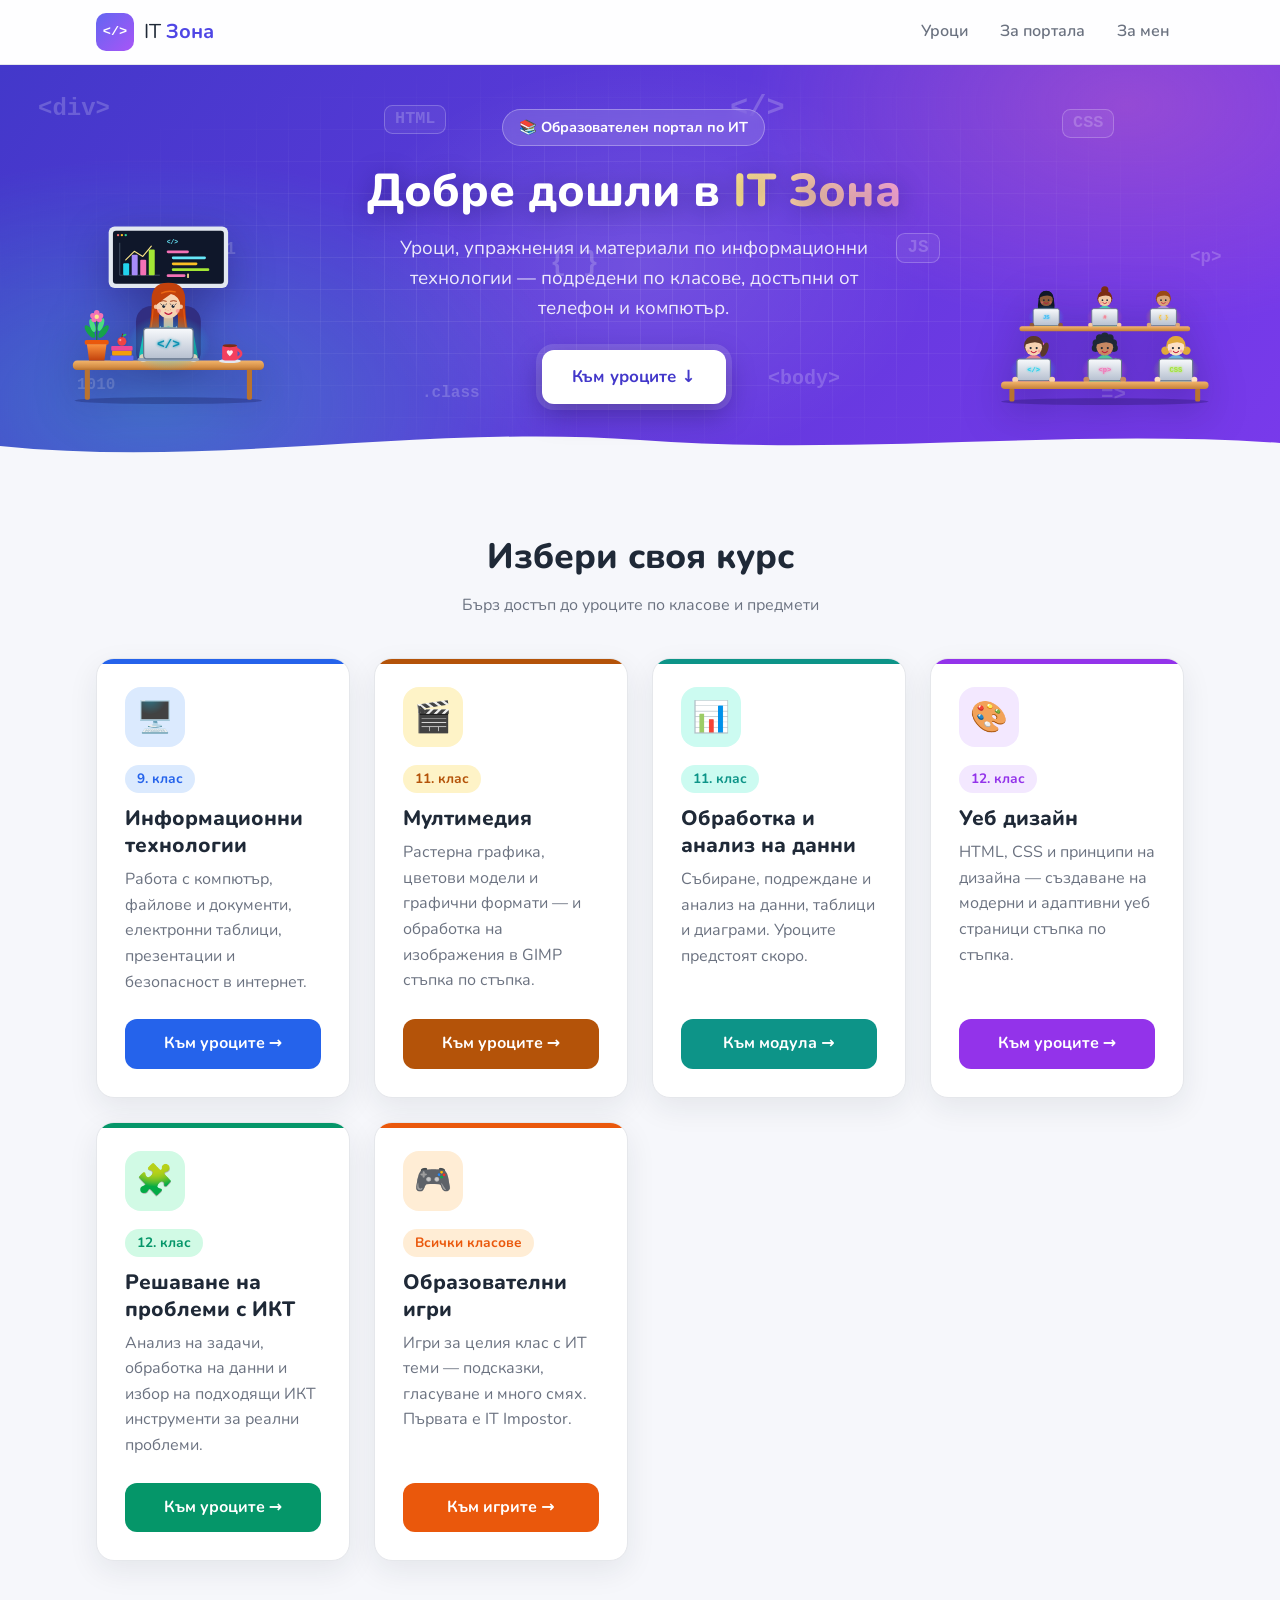
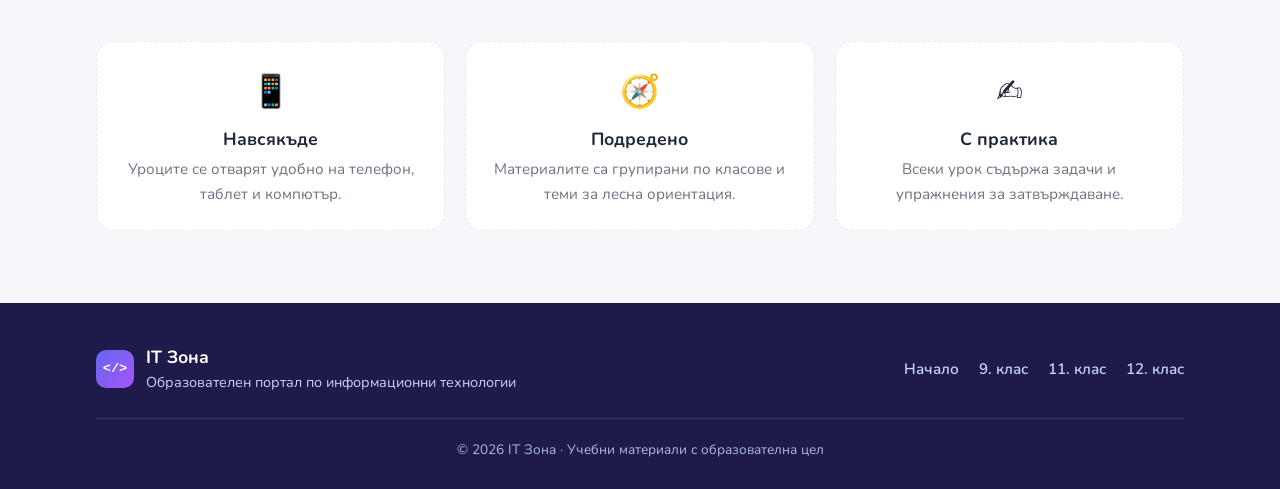
==== index.html @ 6054b637 "За мен: плаващи елементи на тема училище; футър само с Начало и класовете Co-Authored-By: Claude Opu" ====
<!DOCTYPE html>
<html lang="bg">
<head>
  <meta charset="UTF-8">
  <meta name="viewport" content="width=device-width, initial-scale=1.0">
  <title>IT Зона — Образователен портал по ИТ</title>
  <meta name="description" content="IT Зона — уроци по информационни технологии за 9., 11. и 12. клас: мултимедия, обработка на данни, уеб дизайн и решаване на проблеми с ИКТ.">
  <meta name="theme-color" content="#4f46e5">
  <link rel="icon" href="data:image/svg+xml,<svg xmlns='http://www.w3.org/2000/svg' viewBox='0 0 100 100'><text y='.9em' font-size='90'>💻</text></svg>">
  <link rel="preconnect" href="https://fonts.googleapis.com">
  <link rel="preconnect" href="https://fonts.gstatic.com" crossorigin>
  <link href="https://fonts.googleapis.com/css2?family=Nunito:wght@400;600;700;800&display=swap" rel="stylesheet">
  <link rel="stylesheet" href="style.css?v=20261126c">
</head>
<body>

  <header class="site-header">
    <div class="container header-inner">
      <a href="./" class="logo" aria-label="IT Зона — начало">
        <span class="logo-mark" aria-hidden="true">&lt;/&gt;</span>
        <span class="logo-text">IT <strong>Зона</strong></span>
      </a>
      <nav class="main-nav" aria-label="Основна навигация">
        <a href="#uroci">Уроци</a>
        <a href="#za-portala">За портала</a>
        <a href="za-men.html">За мен</a>
      </nav>
    </div>
  </header>

  <main>
    <section class="hero">
      <!-- Плаващи HTML/CSS/JS тагове на заден план -->
      <div class="hero-bg" aria-hidden="true">
        <span class="tag" style="--x:3%;--y:8%;--s:1.5rem;--t:9s;--d:-0.0s;--r:-8deg">&lt;div&gt;</span>
        <span class="tag tag--chip" style="--x:30%;--y:10%;--s:1.05rem;--t:11s;--d:-1.7s;--r:6deg">HTML</span>
        <span class="tag" style="--x:57%;--y:7%;--s:1.9rem;--t:13s;--d:-3.4s;--r:4deg">&lt;/&gt;</span>
        <span class="tag tag--chip" style="--x:83%;--y:11%;--s:1.05rem;--t:10s;--d:-5.1s;--r:-6deg">CSS</span>
        <span class="tag" style="--x:15%;--y:44%;--s:1.15rem;--t:12s;--d:-6.8s;--r:7deg">0101</span>
        <span class="tag" style="--x:43%;--y:46%;--s:1.7rem;--t:9.5s;--d:-8.5s;--r:-5deg">{ }</span>
        <span class="tag tag--chip" style="--x:70%;--y:42%;--s:1.1rem;--t:14s;--d:-0.2s;--r:5deg">JS</span>
        <span class="tag" style="--x:93%;--y:46%;--s:1.1rem;--t:12.5s;--d:-1.9s;--r:-7deg">&lt;p&gt;</span>
        <span class="tag" style="--x:6%;--y:78%;--s:1rem;--t:15s;--d:-3.6s;--r:10deg">1010</span>
        <span class="tag" style="--x:33%;--y:80%;--s:1rem;--t:11.5s;--d:-5.3s;--r:3deg">.class</span>
        <span class="tag" style="--x:60%;--y:76%;--s:1.25rem;--t:10.5s;--d:-7.0s;--r:-4deg">&lt;body&gt;</span>
        <span class="tag" style="--x:86%;--y:80%;--s:1.3rem;--t:16s;--d:-8.7s;--r:-10deg">=&gt;</span>
      </div>

      <div class="container hero-inner">
        <!-- Учителка на бюро с лаптоп -->
        <div class="hero-art hero-art--teacher" role="img" aria-label="Учителка пише код на лаптоп пред смарт дъска, с чаша кафе и саксийно цвете">
          <svg viewBox="0 -40 240 212" xmlns="http://www.w3.org/2000/svg" aria-hidden="true" focusable="false">
            <defs>
              <linearGradient id="tBlouse" x1="0" y1="0" x2="1" y2="1"><stop offset="0" stop-color="#2dd4bf"/><stop offset="1" stop-color="#0f766e"/></linearGradient>
              <linearGradient id="tLid" x1="0" y1="0" x2="0" y2="1"><stop offset="0" stop-color="#f8fafc"/><stop offset="1" stop-color="#b6c0d0"/></linearGradient>
              <linearGradient id="tDesk" x1="0" y1="0" x2="0" y2="1"><stop offset="0" stop-color="#f3b56b"/><stop offset=".7" stop-color="#d48d44"/><stop offset="1" stop-color="#b9732f"/></linearGradient>
              <linearGradient id="tPot" x1="0" y1="0" x2="0" y2="1"><stop offset="0" stop-color="#fb923c"/><stop offset="1" stop-color="#c2410c"/></linearGradient>
              <radialGradient id="tGlow"><stop offset="0" stop-color="#67e8f9" stop-opacity=".85"/><stop offset=".55" stop-color="#22d3ee" stop-opacity=".3"/><stop offset="1" stop-color="#22d3ee" stop-opacity="0"/></radialGradient>
              <filter id="tNeon" x="-50%" y="-50%" width="200%" height="200%"><feGaussianBlur stdDeviation="1.6" result="b"/><feMerge><feMergeNode in="b"/><feMergeNode in="SourceGraphic"/></feMerge></filter>
            </defs>

            <ellipse cx="120" cy="167" rx="110" ry="4" fill="#0f0a3c" opacity=".25"/>
            <rect x="22" y="128" width="6" height="38" rx="2" fill="#b9732f"/>
            <rect x="212" y="128" width="6" height="38" rx="2" fill="#b9732f"/>

            <!-- смарт дъска на стената -->
            <rect x="50" y="-37" width="140" height="72" rx="7" fill="#e2e8f0"/>
            <rect x="55" y="-32" width="130" height="62" rx="3.5" fill="#0f172a"/>
            <rect class="t-board-glow" opacity="0" x="55" y="-32" width="130" height="62" rx="3.5" fill="#22d3ee"/>
            <circle cx="61" cy="-27" r="1.4" fill="#f87171"/><circle cx="65.5" cy="-27" r="1.4" fill="#fbbf24"/><circle cx="70" cy="-27" r="1.4" fill="#34d399"/>
            <line x1="63" y1="20" x2="110" y2="20" stroke="#475569" stroke-width="1"/>
            <line x1="63" y1="-18" x2="63" y2="20" stroke="#475569" stroke-width="1"/>
            <rect class="t-bar" style="--d:0s" x="67" y="6" width="7" height="14" rx="1.2" fill="#22d3ee"/>
            <rect class="t-bar" style="--d:.4s" x="77" y="-4" width="7" height="24" rx="1.2" fill="#a78bfa"/>
            <rect class="t-bar" style="--d:.8s" x="87" y="2" width="7" height="18" rx="1.2" fill="#f472b6"/>
            <rect class="t-bar" style="--d:1.2s" x="97" y="-10" width="7" height="30" rx="1.2" fill="#a3e635"/>
            <polyline class="t-line" points="70,2 80,-8 90,-2 100,-14" fill="none" stroke="#fde68a" stroke-width="1.3" stroke-linecap="round" stroke-linejoin="round"/>
            <text x="118" y="-17" font-size="7.5" font-family="ui-monospace,Consolas,monospace" font-weight="800" fill="#67e8f9">&lt;/&gt;</text>
            <rect x="118" y="-9" width="26" height="3.2" rx="1.6" fill="#f472b6"/>
            <rect x="124" y="-2" width="40" height="3.2" rx="1.6" fill="#67e8f9"/>
            <rect x="124" y="5" width="30" height="3.2" rx="1.6" fill="#fbbf24"/>
            <rect x="124" y="12" width="44" height="3.2" rx="1.6" fill="#a3e635"/>
            <rect x="118" y="19" width="22" height="3.2" rx="1.6" fill="#f472b6"/>
            <rect class="t-cursor" x="142" y="18.2" width="2" height="5" fill="#fde68a"/>

            <!-- стол -->
            <rect x="82" y="56" width="76" height="72" rx="18" fill="#312e81"/>
            <!-- тяло -->
            <rect x="114.5" y="68" width="11" height="16" rx="3" fill="#eab896"/>
            <path d="M86 128 Q88 84 120 80 Q152 84 154 128Z" fill="url(#tBlouse)"/>
            <path d="M112 81 L120 93 L128 81Z" fill="#f2c29e"/>
            <path d="M110 80.5 L120 94 L130 80.5" stroke="#fff" stroke-width="2" fill="none" stroke-linejoin="round" opacity=".9"/>
            <circle cx="120" cy="97" r="1.9" fill="#fde68a"/>

            <!-- глава -->
            <g class="t-head">
              <!-- дълга пусната червена коса -->
              <path d="M120 29 Q98 29 100.5 54 Q100 78 93 99 Q103 104 111.5 97 Q108 82 109 66 L131 66 Q132 82 128.5 97 Q137 104 147 99 Q140 78 139.5 54 Q142 29 120 29Z" fill="#c2410c"/>
              <path class="t-lock" d="M102 60 Q101 82 95.5 97" stroke="#ea580c" stroke-width="1.4" fill="none" stroke-linecap="round"/>
              <path class="t-lock t-lock2" d="M138 60 Q139 82 144.5 97" stroke="#ea580c" stroke-width="1.4" fill="none" stroke-linecap="round"/>
              <circle cx="105.6" cy="57" r="2.7" fill="#f2c29e"/>
              <circle cx="134.4" cy="57" r="2.7" fill="#f2c29e"/>
              <ellipse cx="120" cy="55" rx="14" ry="15.5" fill="#f7d3b2"/>
              <path d="M105.5 55 Q103 35 121 35 Q138 36 134.5 55 Q132 44 123 42 Q114 48 105.5 55Z" fill="#c2410c"/>
              <path d="M112 41 Q119 37.5 128 39.5" stroke="#f97316" stroke-width="1.6" fill="none" stroke-linecap="round" opacity=".8"/>
              <path d="M110.5 50.5 Q114 49 117.5 50.5 M122.5 50.5 Q126 49 129.5 50.5" stroke="#9a3412" stroke-width="1.1" fill="none" stroke-linecap="round"/>
              <g class="t-eyes">
                <ellipse cx="114.5" cy="56.3" rx="1.7" ry="2.1" fill="#1f2937"/>
                <ellipse cx="125.5" cy="56.3" rx="1.7" ry="2.1" fill="#1f2937"/>
                <circle cx="115.1" cy="55.6" r=".6" fill="#fff"/>
                <circle cx="126.1" cy="55.6" r=".6" fill="#fff"/>
                <path d="M112.2 54.6 L111 53.6 M116.8 54.6 L118 53.6 M123.2 54.6 L122 53.6 M127.8 54.6 L129 53.6" stroke="#1f2937" stroke-width=".8" stroke-linecap="round"/>
              </g>
              <circle cx="109" cy="62" r="2.4" fill="#fb7185" opacity=".5"/>
              <circle cx="131" cy="62" r="2.4" fill="#fb7185" opacity=".5"/>
              <circle cx="117" cy="60.5" r=".5" fill="#c2410c" opacity=".5"/><circle cx="119.6" cy="61.2" r=".5" fill="#c2410c" opacity=".5"/><circle cx="122.6" cy="60.5" r=".5" fill="#c2410c" opacity=".5"/>
              <path d="M116 64 Q120 67.8 124 64" stroke="#be123c" stroke-width="1.4" fill="none" stroke-linecap="round"/>
            </g>

            <!-- бюро -->
            <rect x="8" y="120" width="224" height="11" rx="5" fill="url(#tDesk)"/>

            <!-- ръце -->
            <g class="t-arm t-arm-l">
              <line x1="95" y1="89" x2="90" y2="115" stroke="#14b8a6" stroke-width="9" stroke-linecap="round"/>
              <circle cx="90.5" cy="117" r="4.6" fill="#f7d3b2"/>
            </g>
            <g class="t-arm t-arm-r">
              <line x1="145" y1="89" x2="150" y2="115" stroke="#0f9488" stroke-width="9" stroke-linecap="round"/>
              <circle cx="149.5" cy="117" r="4.6" fill="#f7d3b2"/>
            </g>

            <!-- сияние и лаптоп -->
            <ellipse class="t-glow" cx="120" cy="100" rx="50" ry="34" fill="url(#tGlow)"/>
            <rect x="84" y="117" width="72" height="3.5" rx="1.7" fill="#94a3b8"/>
            <rect x="91" y="82" width="58" height="36" rx="4" fill="url(#tLid)" stroke="#64748b" stroke-width="1.4"/>
            <text class="t-logo" x="120" y="105.5" font-size="15" font-family="ui-monospace,Consolas,monospace" font-weight="800" fill="#0891b2" text-anchor="middle" filter="url(#tNeon)">&lt;/&gt;</text>

            <!-- код, който „излита“ от лаптопа -->
            <g font-family="ui-monospace,Consolas,monospace" font-weight="800" font-size="7.5" fill="#a5f3fc">
              <text class="t-code" style="--dx:-10px;--d:0s" x="84" y="84">&lt;p&gt;</text>
              <text class="t-code" style="--dx:10px;--d:1.2s" x="150" y="84">{ }</text>
              <text class="t-code" style="--dx:-6px;--d:2.4s" x="80" y="92">;</text>
              <text class="t-code" style="--dx:8px;--d:3s" x="156" y="94">&lt;/&gt;</text>
            </g>

            <!-- книги и ябълка -->
            <rect x="52" y="114" width="27" height="6" rx="1.2" fill="#6366f1"/>
            <rect x="54" y="108.5" width="23" height="5.5" rx="1.2" fill="#f59e0b"/>
            <rect x="53" y="103" width="25" height="5.5" rx="1.2" fill="#ec4899"/>
            <circle cx="65.5" cy="97.5" r="5.2" fill="#ef4444"/>
            <path d="M65.5 92.5 L66.3 89" stroke="#7c2d12" stroke-width="1.2" stroke-linecap="round"/>
            <ellipse cx="68.6" cy="90.2" rx="2.4" ry="1.2" fill="#22c55e" transform="rotate(-25 68.6 90.2)"/>
            <circle cx="63.6" cy="96" r="1.3" fill="#fff" opacity=".5"/>

            <!-- саксийно цвете -->
            <g class="t-plant">
              <line x1="36" y1="98" x2="36" y2="70" stroke="#15803d" stroke-width="1.6"/>
              <ellipse cx="28" cy="86" rx="3.6" ry="9" fill="#16a34a" transform="rotate(-38 28 86)"/>
              <ellipse cx="44" cy="86" rx="3.6" ry="9" fill="#16a34a" transform="rotate(38 44 86)"/>
              <ellipse cx="31" cy="79" rx="3" ry="8" fill="#4ade80" transform="rotate(-18 31 79)"/>
              <ellipse cx="41" cy="78" rx="3" ry="8" fill="#4ade80" transform="rotate(20 41 78)"/>
              <g fill="#f472b6"><circle cx="36" cy="64" r="3.2"/><circle cx="31.5" cy="67.5" r="3.2"/><circle cx="40.5" cy="67.5" r="3.2"/><circle cx="33" cy="72" r="3.2"/><circle cx="39" cy="72" r="3.2"/></g>
              <circle cx="36" cy="68.6" r="2.6" fill="#fde68a"/>
            </g>
            <rect x="22" y="96" width="28" height="5.5" rx="2" fill="#ea580c"/>
            <path d="M24.5 101 L47.5 101 L45 120 L27 120Z" fill="url(#tPot)"/>

            <!-- кафе -->
            <ellipse cx="192" cy="120.5" rx="13" ry="2.4" fill="#e2e8f0"/>
            <path d="M201 107 Q209.5 112 201 117" stroke="#f43f5e" stroke-width="3" fill="none" stroke-linecap="round"/>
            <rect x="183" y="102" width="18" height="18" rx="3.5" fill="#f43f5e"/>
            <ellipse cx="192" cy="102.6" rx="8.4" ry="1.8" fill="#7c2d12"/>
            <path d="M192 115 Q186.5 110.5 189.3 108.4 Q191.2 107.3 192 109.2 Q192.8 107.3 194.7 108.4 Q197.5 110.5 192 115Z" fill="#fff" opacity=".9"/>
            <g stroke="#fff" stroke-width="1.6" fill="none" stroke-linecap="round">
              <path class="t-steam" d="M187.5 98 Q185 93.5 187.5 89"/>
              <path class="t-steam" style="--d:.7s" d="M192 98 Q194.5 93 192 87.5"/>
              <path class="t-steam" style="--d:1.4s" d="M196.5 98 Q194 93.5 196.5 89"/>
            </g>
          </svg>
        </div>

        <div class="hero-text">
          <p class="hero-badge">📚 Образователен портал по ИТ</p>
          <h1>Добре дошли в <span class="accent">IT Зона</span></h1>
          <p class="hero-lead">
            Уроци, упражнения и материали по информационни технологии —
            подредени по класове, достъпни от телефон и компютър.
          </p>
          <a href="#uroci" class="btn btn-hero btn-lg">Към уроците <span class="btn-arrow" aria-hidden="true">↓</span></a>
        </div>

        <!-- Ученици на два реда чинове -->
        <div class="hero-art hero-art--class" role="img" aria-label="Ученици на два реда чинове пишат на лаптопи">
          <svg viewBox="0 0 260 178" xmlns="http://www.w3.org/2000/svg" aria-hidden="true" focusable="false">
          <defs>
          <linearGradient id="sLid" x1="0" y1="0" x2="0" y2="1"><stop offset="0" stop-color="#f8fafc"/><stop offset="1" stop-color="#b6c0d0"/></linearGradient>
          <linearGradient id="sDesk" x1="0" y1="0" x2="0" y2="1"><stop offset="0" stop-color="#f3b56b"/><stop offset="1" stop-color="#c47f38"/></linearGradient>
          <filter id="sNeon" x="-50%" y="-50%" width="200%" height="200%"><feGaussianBlur stdDeviation="1.4" result="b"/><feMerge><feMergeNode in="b"/><feMergeNode in="SourceGraphic"/></feMerge></filter>
          <radialGradient id="sG0"><stop offset="0" stop-color="#38bdf8" stop-opacity=".75"/><stop offset="1" stop-color="#38bdf8" stop-opacity="0"/></radialGradient>
          <radialGradient id="sG1"><stop offset="0" stop-color="#fb7185" stop-opacity=".75"/><stop offset="1" stop-color="#fb7185" stop-opacity="0"/></radialGradient>
          <radialGradient id="sG2"><stop offset="0" stop-color="#fbbf24" stop-opacity=".75"/><stop offset="1" stop-color="#fbbf24" stop-opacity="0"/></radialGradient>
          <radialGradient id="sG3"><stop offset="0" stop-color="#22d3ee" stop-opacity=".75"/><stop offset="1" stop-color="#22d3ee" stop-opacity="0"/></radialGradient>
          <radialGradient id="sG4"><stop offset="0" stop-color="#f472b6" stop-opacity=".75"/><stop offset="1" stop-color="#f472b6" stop-opacity="0"/></radialGradient>
          <radialGradient id="sG5"><stop offset="0" stop-color="#a3e635" stop-opacity=".75"/><stop offset="1" stop-color="#a3e635" stop-opacity="0"/></radialGradient>
          </defs>
          <ellipse cx="130" cy="174" rx="124" ry="4" fill="#0f0a3c" opacity=".25"/>
          <g transform="translate(60,84) scale(0.78)"><g class="st" style="--d:1.1s"><path d="M-19 2 Q-17 -30 0 -32 Q17 -30 19 2Z" fill="#fbbf24"/><g class="s-head"><path d="M-11.5 -43 Q-15 -20 -9 -15 L9 -15 Q15 -20 11.5 -43Z" fill="#111827"/><circle cx="0" cy="-43" r="11.5" fill="#111827"/><circle cx="0" cy="-41" r="10" fill="#8d5a3b"/><path d="M-10.5 -44 Q-8 -55 0 -54 Q9 -55 10.5 -44 Q3 -50 -10.5 -44Z" fill="#111827"/><g class="s-eyes"><circle cx="-3.6" cy="-40" r="1.3" fill="#1f2937"/><circle cx="3.6" cy="-40" r="1.3" fill="#1f2937"/></g><circle cx="-6.5" cy="-36.5" r="1.8" fill="#fb7185" opacity=".45"/><circle cx="6.5" cy="-36.5" r="1.8" fill="#fb7185" opacity=".45"/><path d="M-3 -36 Q0 -32.8 3 -36" stroke="#be123c" stroke-width="1.2" fill="none" stroke-linecap="round"/></g><ellipse class="s-halo" cx="0" cy="-14" rx="28" ry="19" fill="url(#sG0)"/><rect x="-20" y="-27" width="40" height="26" rx="3" fill="url(#sLid)" stroke="#64748b" stroke-width="1.3"/><text class="s-logo" x="0" y="-11" font-size="8.5" font-family="ui-monospace,Consolas,monospace" font-weight="800" fill="#38bdf8" text-anchor="middle" filter="url(#sNeon)">JS</text><circle class="s-hand" cx="-22" cy="-2" r="3.6" fill="#8d5a3b"/><circle class="s-hand s-hand2" cx="22" cy="-2" r="3.6" fill="#8d5a3b"/></g></g>
          <g transform="translate(130,84) scale(0.78)"><g class="st" style="--d:0.4s"><path d="M-19 2 Q-17 -30 0 -32 Q17 -30 19 2Z" fill="#2dd4bf"/><g class="s-head"><circle cx="0" cy="-56" r="5.5" fill="#7c2d12"/><circle cx="0" cy="-43" r="11.5" fill="#7c2d12"/><circle cx="0" cy="-41" r="10" fill="#f2c9a5"/><path d="M-10.5 -44 Q-8 -55 0 -54 Q9 -55 10.5 -44 Q3 -50 -10.5 -44Z" fill="#7c2d12"/><g class="s-eyes"><circle cx="-3.6" cy="-40" r="1.3" fill="#1f2937"/><circle cx="3.6" cy="-40" r="1.3" fill="#1f2937"/></g><circle cx="-6.5" cy="-36.5" r="1.8" fill="#fb7185" opacity=".45"/><circle cx="6.5" cy="-36.5" r="1.8" fill="#fb7185" opacity=".45"/><path d="M-3 -36 Q0 -32.8 3 -36" stroke="#be123c" stroke-width="1.2" fill="none" stroke-linecap="round"/></g><ellipse class="s-halo" cx="0" cy="-14" rx="28" ry="19" fill="url(#sG1)"/><rect x="-20" y="-27" width="40" height="26" rx="3" fill="url(#sLid)" stroke="#64748b" stroke-width="1.3"/><text class="s-logo" x="0" y="-11" font-size="8.5" font-family="ui-monospace,Consolas,monospace" font-weight="800" fill="#fb7185" text-anchor="middle" filter="url(#sNeon)">#</text><circle class="s-hand" cx="-22" cy="-2" r="3.6" fill="#f2c9a5"/><circle class="s-hand s-hand2" cx="22" cy="-2" r="3.6" fill="#f2c9a5"/></g></g>
          <g transform="translate(200,84) scale(0.78)"><g class="st" style="--d:1.6s"><path d="M-19 2 Q-17 -30 0 -32 Q17 -30 19 2Z" fill="#a78bfa"/><g class="s-head"><circle cx="0" cy="-43" r="11.5" fill="#9a4a14"/><circle cx="0" cy="-41" r="10" fill="#d9a679"/><path d="M-10.5 -44 Q-8 -55 0 -54 Q9 -55 10.5 -44 Q3 -50 -10.5 -44Z" fill="#9a4a14"/><g class="s-eyes"><circle cx="-3.6" cy="-40" r="1.3" fill="#1f2937"/><circle cx="3.6" cy="-40" r="1.3" fill="#1f2937"/></g><circle cx="-6.5" cy="-36.5" r="1.8" fill="#fb7185" opacity=".45"/><circle cx="6.5" cy="-36.5" r="1.8" fill="#fb7185" opacity=".45"/><path d="M-3 -36 Q0 -32.8 3 -36" stroke="#be123c" stroke-width="1.2" fill="none" stroke-linecap="round"/></g><ellipse class="s-halo" cx="0" cy="-14" rx="28" ry="19" fill="url(#sG2)"/><rect x="-20" y="-27" width="40" height="26" rx="3" fill="url(#sLid)" stroke="#64748b" stroke-width="1.3"/><text class="s-logo" x="0" y="-11" font-size="8.5" font-family="ui-monospace,Consolas,monospace" font-weight="800" fill="#fbbf24" text-anchor="middle" filter="url(#sNeon)">{ }</text><circle class="s-hand" cx="-22" cy="-2" r="3.6" fill="#d9a679"/><circle class="s-hand s-hand2" cx="22" cy="-2" r="3.6" fill="#d9a679"/></g></g>
          <rect x="28" y="84" width="204" height="6" rx="3" fill="url(#sDesk)"/>
          <rect x="16" y="158" width="6" height="16" rx="2" fill="#b9732f"/><rect x="238" y="158" width="6" height="16" rx="2" fill="#b9732f"/>
          <g transform="translate(45,150) scale(1)"><g class="st" style="--d:0s"><path d="M-19 2 Q-17 -30 0 -32 Q17 -30 19 2Z" fill="#fb7185"/><g class="s-head"><ellipse cx="13" cy="-38" rx="4" ry="9" fill="#5b3a29" transform="rotate(22 13 -38)"/><circle cx="10.5" cy="-45" r="2" fill="#f472b6"/><circle cx="0" cy="-43" r="11.5" fill="#5b3a29"/><circle cx="0" cy="-41" r="10" fill="#f7d3b2"/><path d="M-10.5 -44 Q-8 -55 0 -54 Q9 -55 10.5 -44 Q3 -50 -10.5 -44Z" fill="#5b3a29"/><g class="s-eyes"><circle cx="-3.6" cy="-40" r="1.3" fill="#1f2937"/><circle cx="3.6" cy="-40" r="1.3" fill="#1f2937"/></g><circle cx="-6.5" cy="-36.5" r="1.8" fill="#fb7185" opacity=".45"/><circle cx="6.5" cy="-36.5" r="1.8" fill="#fb7185" opacity=".45"/><path d="M-3 -36 Q0 -32.8 3 -36" stroke="#be123c" stroke-width="1.2" fill="none" stroke-linecap="round"/></g><ellipse class="s-halo" cx="0" cy="-14" rx="28" ry="19" fill="url(#sG3)"/><rect x="-20" y="-27" width="40" height="26" rx="3" fill="url(#sLid)" stroke="#64748b" stroke-width="1.3"/><text class="s-logo" x="0" y="-11" font-size="8.5" font-family="ui-monospace,Consolas,monospace" font-weight="800" fill="#22d3ee" text-anchor="middle" filter="url(#sNeon)">&lt;/&gt;</text><circle class="s-hand" cx="-22" cy="-2" r="3.6" fill="#f7d3b2"/><circle class="s-hand s-hand2" cx="22" cy="-2" r="3.6" fill="#f7d3b2"/></g></g>
          <g transform="translate(130,150) scale(1)"><g class="st" style="--d:0.7s"><path d="M-19 2 Q-17 -30 0 -32 Q17 -30 19 2Z" fill="#34d399"/><g transform="translate(13,-26)"><g class="s-raise"><line x1="0" y1="0" x2="9" y2="-34" stroke="#34d399" stroke-width="6.5" stroke-linecap="round"/><circle cx="9.5" cy="-37" r="4" fill="#c68863"/></g></g><g class="s-head"><circle cx="-10" cy="-46" r="4.6" fill="#1f2937"/><circle cx="-6" cy="-52" r="4.6" fill="#1f2937"/><circle cx="0" cy="-54" r="4.6" fill="#1f2937"/><circle cx="6" cy="-52" r="4.6" fill="#1f2937"/><circle cx="10" cy="-46" r="4.6" fill="#1f2937"/><circle cx="-11" cy="-40" r="4.6" fill="#1f2937"/><circle cx="11" cy="-40" r="4.6" fill="#1f2937"/><circle cx="0" cy="-43" r="11.5" fill="#1f2937"/><circle cx="0" cy="-41" r="10" fill="#c68863"/><path d="M-10.5 -44 Q-8 -55 0 -54 Q9 -55 10.5 -44 Q3 -50 -10.5 -44Z" fill="#1f2937"/><g class="s-eyes"><circle cx="-3.6" cy="-40" r="1.3" fill="#1f2937"/><circle cx="3.6" cy="-40" r="1.3" fill="#1f2937"/></g><circle cx="-6.5" cy="-36.5" r="1.8" fill="#fb7185" opacity=".45"/><circle cx="6.5" cy="-36.5" r="1.8" fill="#fb7185" opacity=".45"/><path d="M-3 -36 Q0 -32.8 3 -36" stroke="#be123c" stroke-width="1.2" fill="none" stroke-linecap="round"/></g><ellipse class="s-halo" cx="0" cy="-14" rx="28" ry="19" fill="url(#sG4)"/><rect x="-20" y="-27" width="40" height="26" rx="3" fill="url(#sLid)" stroke="#64748b" stroke-width="1.3"/><text class="s-logo" x="0" y="-11" font-size="8.5" font-family="ui-monospace,Consolas,monospace" font-weight="800" fill="#f472b6" text-anchor="middle" filter="url(#sNeon)">&lt;p&gt;</text><circle class="s-hand" cx="-22" cy="-2" r="3.6" fill="#c68863"/><circle class="s-hand s-hand2" cx="22" cy="-2" r="3.6" fill="#c68863"/></g></g>
          <g transform="translate(215,150) scale(1)"><g class="st" style="--d:1.3s"><path d="M-19 2 Q-17 -30 0 -32 Q17 -30 19 2Z" fill="#60a5fa"/><g class="s-head"><circle cx="-12.5" cy="-37" r="5" fill="#e0a93b"/><circle cx="12.5" cy="-37" r="5" fill="#e0a93b"/><circle cx="-10" cy="-41" r="1.6" fill="#a78bfa"/><circle cx="10" cy="-41" r="1.6" fill="#a78bfa"/><circle cx="0" cy="-43" r="11.5" fill="#e0a93b"/><circle cx="0" cy="-41" r="10" fill="#fde0c5"/><path d="M-10.5 -44 Q-8 -55 0 -54 Q9 -55 10.5 -44 Q3 -50 -10.5 -44Z" fill="#e0a93b"/><g class="s-eyes"><circle cx="-3.6" cy="-40" r="1.3" fill="#1f2937"/><circle cx="3.6" cy="-40" r="1.3" fill="#1f2937"/></g><circle cx="-6.5" cy="-36.5" r="1.8" fill="#fb7185" opacity=".45"/><circle cx="6.5" cy="-36.5" r="1.8" fill="#fb7185" opacity=".45"/><path d="M-3 -36 Q0 -32.8 3 -36" stroke="#be123c" stroke-width="1.2" fill="none" stroke-linecap="round"/></g><ellipse class="s-halo" cx="0" cy="-14" rx="28" ry="19" fill="url(#sG5)"/><rect x="-20" y="-27" width="40" height="26" rx="3" fill="url(#sLid)" stroke="#64748b" stroke-width="1.3"/><text class="s-logo" x="0" y="-11" font-size="8.5" font-family="ui-monospace,Consolas,monospace" font-weight="800" fill="#a3e635" text-anchor="middle" filter="url(#sNeon)">CSS</text><circle class="s-hand" cx="-22" cy="-2" r="3.6" fill="#fde0c5"/><circle class="s-hand s-hand2" cx="22" cy="-2" r="3.6" fill="#fde0c5"/></g></g>
          <rect x="6" y="150" width="248" height="9" rx="4.5" fill="url(#sDesk)"/>
          </svg>
        </div>
      </div>

      <svg class="hero-wave" viewBox="0 0 1440 60" preserveAspectRatio="none" aria-hidden="true" focusable="false"><path d="M0 34 C240 64 480 4 720 26 C960 48 1200 10 1440 30 L1440 60 L0 60Z"/></svg>
    </section>

    <section id="uroci" class="lessons">
      <div class="container">
        <h2 class="section-title">Избери своя курс</h2>
        <p class="section-subtitle">Бърз достъп до уроците по класове и предмети</p>

        <div class="cards">
          <article class="card card--blue">
            <div class="card-icon" aria-hidden="true">🖥️</div>
            <span class="card-tag">9. клас</span>
            <h3>Информационни технологии</h3>
            <p>Работа с компютър, файлове и документи, електронни таблици, презентации и безопасност в интернет.</p>
            <a href="https://itzona.github.io/uroci/9-klas/" class="btn btn-card">Към уроците →</a>
          </article>

          <article class="card card--amber">
            <div class="card-icon" aria-hidden="true">🎬</div>
            <span class="card-tag">11. клас</span>
            <h3>Мултимедия</h3>
            <p>Растерна графика, цветови модели и графични формати — и обработка на изображения в GIMP стъпка по стъпка.</p>
            <a href="https://itzona.github.io/uroci/11-klas/multimedia/" class="btn btn-card">Към уроците →</a>
          </article>

          <article class="card card--teal">
            <div class="card-icon" aria-hidden="true">📊</div>
            <span class="card-tag">11. клас</span>
            <h3>Обработка и анализ на данни</h3>
            <p>Събиране, подреждане и анализ на данни, таблици и диаграми. Уроците предстоят скоро.</p>
            <a href="https://itzona.github.io/uroci/11-klas/danni/" class="btn btn-card">Към модула →</a>
          </article>

          <article class="card card--purple">
            <div class="card-icon" aria-hidden="true">🎨</div>
            <span class="card-tag">12. клас</span>
            <h3>Уеб дизайн</h3>
            <p>HTML, CSS и принципи на дизайна — създаване на модерни и адаптивни уеб страници стъпка по стъпка.</p>
            <a href="https://itzona.github.io/uroci/12-klas/web/" class="btn btn-card">Към уроците →</a>
          </article>

          <article class="card card--green">
            <div class="card-icon" aria-hidden="true">🧩</div>
            <span class="card-tag">12. клас</span>
            <h3>Решаване на проблеми с ИКТ</h3>
            <p>Анализ на задачи, обработка на данни и избор на подходящи ИКТ инструменти за реални проблеми.</p>
            <a href="https://itzona.github.io/uroci/12-klas/ikt/" class="btn btn-card">Към уроците →</a>
          </article>

          <article class="card card--orange">
            <div class="card-icon" aria-hidden="true">🎮</div>
            <span class="card-tag">Всички класове</span>
            <h3>Образователни игри</h3>
            <p>Игри за целия клас с ИТ теми — подсказки, гласуване и много смях. Първата е IT Impostor.</p>
            <a href="https://itzona.github.io/uroci/igri/" class="btn btn-card">Към игрите →</a>
          </article>
        </div>
      </div>
    </section>

    <section id="za-portala" class="about">
      <div class="container about-grid">
        <div class="about-item">
          <span class="about-icon" aria-hidden="true">📱</span>
          <h3>Навсякъде</h3>
          <p>Уроците се отварят удобно на телефон, таблет и компютър.</p>
        </div>
        <div class="about-item">
          <span class="about-icon" aria-hidden="true">🧭</span>
          <h3>Подредено</h3>
          <p>Материалите са групирани по класове и теми за лесна ориентация.</p>
        </div>
        <div class="about-item">
          <span class="about-icon" aria-hidden="true">✍️</span>
          <h3>С практика</h3>
          <p>Всеки урок съдържа задачи и упражнения за затвърждаване.</p>
        </div>
      </div>
    </section>
  </main>

  <!-- Учебен футър (еднакъв за всички страници на IT Зона) -->
  <footer class="site-footer">
    <div class="container footer-inner">
      <div class="footer-brand">
        <span class="logo-mark" aria-hidden="true">&lt;/&gt;</span>
        <div>
          <strong>IT Зона</strong>
          <p>Образователен портал по информационни технологии</p>
        </div>
      </div>
      <nav class="footer-links" aria-label="Бързи връзки">
        <a href="https://itzona.github.io/">Начало</a>
        <a href="https://itzona.github.io/uroci/9-klas/">9. клас</a>
        <a href="https://itzona.github.io/uroci/11-klas/">11. клас</a>
        <a href="https://itzona.github.io/uroci/12-klas/">12. клас</a>
      </nav>
      <p class="footer-copy">
        © <span id="year">2026</span> IT Зона · Учебни материали с образователна цел
      </p>
    </div>
  </footer>

  <script>
    document.getElementById('year').textContent = new Date().getFullYear();
  </script>
<script src="totop.js?v=20261126" defer></script>
</body>
</html>
---- style.css ----
/* ===== IT Зона — основни стилове ===== */

:root {
  --bg: #f6f7fb;
  --surface: #ffffff;
  --text: #1f2937;
  --muted: #6b7280;
  --primary: #4f46e5;
  --primary-dark: #4338ca;
  --border: #e5e7eb;
  --shadow: 0 10px 30px rgba(31, 41, 55, 0.08);
  --shadow-hover: 0 18px 40px rgba(79, 70, 229, 0.18);
  --radius: 18px;

  --blue: #2563eb;
  --blue-soft: #dbeafe;
  --purple: #9333ea;
  --purple-soft: #f3e8ff;
  --green: #059669;
  --green-soft: #d1fae5;
  --orange: #ea580c;
  --orange-soft: #ffedd5;
  --amber: #b45309;
  --amber-soft: #fef3c7;
  --teal: #0d9488;
  --teal-soft: #ccfbf1;

  --footer-bg: #1e1b4b;
  --footer-text: #c7d2fe;
}

@media (prefers-color-scheme: dark) {
  :root {
    --bg: #0f1020;
    --surface: #1a1b2e;
    --text: #e5e7eb;
    --muted: #9ca3af;
    --primary: #818cf8;
    --primary-dark: #6366f1;
    --border: #2d2f48;
    --shadow: 0 10px 30px rgba(0, 0, 0, 0.35);
    --shadow-hover: 0 18px 40px rgba(129, 140, 248, 0.2);

    --blue: #60a5fa;
    --blue-soft: rgba(96, 165, 250, 0.15);
    --purple: #c084fc;
    --purple-soft: rgba(192, 132, 252, 0.15);
    --green: #34d399;
    --green-soft: rgba(52, 211, 153, 0.15);
    --orange: #fb923c;
    --orange-soft: rgba(251, 146, 60, 0.15);
    --amber: #fbbf24;
    --amber-soft: rgba(251, 191, 36, 0.15);
    --teal: #2dd4bf;
    --teal-soft: rgba(45, 212, 191, 0.15);

    --footer-bg: #0a0b17;
    --footer-text: #a5b4fc;
  }
}

*,
*::before,
*::after {
  box-sizing: border-box;
}

html {
  scroll-behavior: smooth;
}

body {
  margin: 0;
  font-family: "Nunito", system-ui, -apple-system, "Segoe UI", Roboto, sans-serif;
  font-size: 1rem;
  line-height: 1.6;
  color: var(--text);
  background: var(--bg);
  min-height: 100vh;
  display: flex;
  flex-direction: column;
}

main {
  flex: 1;
}

a {
  color: var(--primary);
}

.container {
  width: 100%;
  max-width: 1120px;
  margin: 0 auto;
  padding: 0 16px;
}

/* ===== Хедър ===== */

.site-header {
  position: sticky;
  top: 0;
  z-index: 10;
  background: color-mix(in srgb, var(--surface) 85%, transparent);
  backdrop-filter: blur(10px);
  border-bottom: 1px solid var(--border);
}

.header-inner {
  display: flex;
  align-items: center;
  justify-content: space-between;
  height: 64px;
}

.logo {
  display: flex;
  align-items: center;
  gap: 10px;
  text-decoration: none;
  color: var(--text);
  font-size: 1.25rem;
}

.logo-text strong {
  color: var(--primary);
}

.logo-mark {
  display: inline-grid;
  place-items: center;
  width: 38px;
  height: 38px;
  border-radius: 10px;
  background: linear-gradient(135deg, #6366f1, #a855f7);
  color: #fff;
  font-weight: 800;
  font-size: 0.85rem;
  font-family: ui-monospace, SFMono-Regular, Menlo, monospace;
  flex-shrink: 0;
}

.main-nav {
  display: flex;
  gap: 4px;
}

.main-nav a {
  text-decoration: none;
  color: var(--muted);
  font-weight: 600;
  padding: 8px 14px;
  border-radius: 10px;
  transition: background 0.2s, color 0.2s;
}

.main-nav a:hover {
  background: var(--bg);
  color: var(--primary);
}

/* ===== Hero: дигитална класна стая ===== */

.hero {
  --hero-a: #4338ca;
  --hero-b: #7c3aed;
  --hero-c: #0e7490;
  position: relative;
  overflow: hidden;
  isolation: isolate;
  padding: 44px 0 60px;
  color: #fff;
  text-align: center;
  background: linear-gradient(125deg, var(--hero-a), var(--hero-b) 48%, var(--hero-c));
  background-size: 220% 220%;
  animation: hero-shift 20s ease-in-out infinite alternate;
}

@media (prefers-color-scheme: dark) {
  .hero {
    --hero-a: #1e1b4b;
    --hero-b: #3b0764;
    --hero-c: #083344;
  }
}

/* меки светлинни петна + „тетрадка“ с квадратчета */
.hero::before,
.hero::after {
  content: "";
  position: absolute;
  inset: 0;
  z-index: -1;
  pointer-events: none;
}

.hero::before {
  background:
    radial-gradient(38rem 22rem at 12% 85%, rgba(45, 212, 191, 0.35), transparent 70%),
    radial-gradient(34rem 20rem at 88% 10%, rgba(244, 114, 182, 0.3), transparent 70%),
    radial-gradient(26rem 18rem at 50% 50%, rgba(255, 255, 255, 0.12), transparent 70%);
}

.hero::after {
  background-image:
    linear-gradient(rgba(255, 255, 255, 0.07) 1px, transparent 1px),
    linear-gradient(90deg, rgba(255, 255, 255, 0.07) 1px, transparent 1px);
  background-size: 32px 32px;
  -webkit-mask-image: radial-gradient(ellipse at center, #000 30%, transparent 75%);
  mask-image: radial-gradient(ellipse at center, #000 30%, transparent 75%);
}

/* плаващи тагове */
.hero-bg {
  position: absolute;
  inset: 0;
  z-index: -1;
  overflow: hidden;
  pointer-events: none;
}

.tag {
  position: absolute;
  left: var(--x);
  top: var(--y);
  font-family: ui-monospace, SFMono-Regular, Menlo, Consolas, monospace;
  font-size: var(--s);
  font-weight: 800;
  line-height: 1;
  white-space: nowrap;
  color: rgba(255, 255, 255, 0.2);
  animation: tag-float var(--t) ease-in-out var(--d) infinite;
  will-change: transform;
}

/* емоджи сред плаващите елементи (страница „За мен“) – полупрозрачни, за да не пречат */
.tag--emo {
  font-family: inherit;
  opacity: 0.55;
}

.tag--chip {
  padding: 0.3em 0.6em;
  border: 1.5px solid rgba(255, 255, 255, 0.22);
  border-radius: 0.5em;
  background: rgba(255, 255, 255, 0.06);
}

.hero-inner {
  position: relative;
  display: grid;
  grid-template-columns: clamp(150px, 16vw, 210px) minmax(0, 1fr) clamp(160px, 17vw, 225px);
  grid-template-areas: "teacher text class";
  align-items: center;
  gap: clamp(16px, 3vw, 48px);
  max-width: 1180px;
}

.hero-text {
  grid-area: text;
  position: relative;
  z-index: 1;
}

.hero-art {
  align-self: end;
  filter: drop-shadow(0 14px 22px rgba(15, 10, 60, 0.35));
}

.hero-art svg {
  display: block;
  width: 100%;
  height: auto;
  overflow: visible;
}

.hero-art--teacher { grid-area: teacher; }
.hero-art--class   { grid-area: class; }

.hero-badge {
  display: inline-block;
  margin: 0 0 18px;
  padding: 6px 16px;
  border-radius: 999px;
  background: rgba(255, 255, 255, 0.14);
  border: 1px solid rgba(255, 255, 255, 0.3);
  color: #fff;
  font-weight: 700;
  font-size: 0.9rem;
  -webkit-backdrop-filter: blur(6px);
  backdrop-filter: blur(6px);
}

.hero h1 {
  margin: 0 0 16px;
  font-size: clamp(1.8rem, 3.6vw, 3rem);
  line-height: 1.15;
  font-weight: 800;
  text-shadow: 0 4px 24px rgba(15, 10, 60, 0.35);
  text-wrap: balance;
}

.accent {
  background: linear-gradient(90deg, #fde68a, #f9a8d4, #a5f3fc, #fde68a);
  background-size: 300% 100%;
  -webkit-background-clip: text;
  background-clip: text;
  color: transparent;
  white-space: nowrap;
  animation: accent-flow 8s linear infinite;
}

.hero-lead {
  margin: 0 auto 26px;
  max-width: 500px;
  font-size: clamp(1.02rem, 1.6vw, 1.18rem);
  color: rgba(255, 255, 255, 0.88);
}

.hero-wave {
  position: absolute;
  left: 0;
  bottom: -1px;
  width: 100%;
  height: 44px;
  fill: var(--bg);
  pointer-events: none;
}

/* ===== Бутони ===== */

.btn {
  display: inline-flex;
  align-items: center;
  justify-content: center;
  gap: 6px;
  font: inherit;
  font-weight: 700;
  text-decoration: none;
  border-radius: 12px;
  padding: 12px 22px;
  transition: transform 0.2s, box-shadow 0.2s, background 0.2s;
  cursor: pointer;
}

.btn:focus-visible {
  outline: 3px solid var(--primary);
  outline-offset: 3px;
}

.btn-primary {
  background: linear-gradient(135deg, #6366f1, #8b5cf6);
  color: #fff;
  box-shadow: 0 8px 20px rgba(99, 102, 241, 0.35);
}

.btn-primary:hover {
  transform: translateY(-2px);
  box-shadow: 0 12px 26px rgba(99, 102, 241, 0.45);
}

.btn-lg {
  padding: 14px 30px;
  font-size: 1.05rem;
}

.btn-hero {
  position: relative;
  overflow: hidden;
  background: #fff;
  color: #4338ca;
  box-shadow: 0 10px 28px rgba(15, 10, 60, 0.35), 0 0 0 6px rgba(255, 255, 255, 0.14);
}

.btn-hero::after {
  content: "";
  position: absolute;
  inset: 0;
  background: linear-gradient(110deg, transparent 30%, rgba(99, 102, 241, 0.22) 50%, transparent 70%);
  transform: translateX(-120%);
  animation: btn-shine 4.5s ease-in-out 1.5s infinite;
}

.btn-hero:hover {
  transform: translateY(-3px);
  box-shadow: 0 16px 34px rgba(15, 10, 60, 0.45), 0 0 0 8px rgba(255, 255, 255, 0.2);
}

.btn-hero:focus-visible {
  outline-color: #fff;
}

.btn-arrow {
  display: inline-block;
  animation: arrow-bounce 1.6s ease-in-out infinite;
}

/* ===== Карти с уроци ===== */

.lessons {
  padding: 64px 0;
}

.section-title {
  margin: 0;
  text-align: center;
  font-size: clamp(1.6rem, 4vw, 2.2rem);
  font-weight: 800;
}

.section-subtitle {
  margin: 8px 0 40px;
  text-align: center;
  color: var(--muted);
}

.cards {
  display: grid;
  grid-template-columns: repeat(auto-fit, minmax(240px, 1fr));
  gap: 24px;
}

.card {
  --accent: var(--primary);
  --accent-soft: var(--bg);
  position: relative;
  display: flex;
  flex-direction: column;
  padding: 28px;
  background: var(--surface);
  border: 1px solid var(--border);
  border-radius: var(--radius);
  box-shadow: var(--shadow);
  transition: transform 0.25s, box-shadow 0.25s;
  overflow: hidden;
}

.card::before {
  content: "";
  position: absolute;
  inset: 0 0 auto 0;
  height: 5px;
  background: var(--accent);
}

.card:hover {
  transform: translateY(-6px);
  box-shadow: var(--shadow-hover);
}

.card--blue   { --accent: var(--blue);   --accent-soft: var(--blue-soft); }
.card--purple { --accent: var(--purple); --accent-soft: var(--purple-soft); }
.card--green  { --accent: var(--green);  --accent-soft: var(--green-soft); }
.card--orange { --accent: var(--orange); --accent-soft: var(--orange-soft); }
.card--amber  { --accent: var(--amber);  --accent-soft: var(--amber-soft); }
.card--teal   { --accent: var(--teal);   --accent-soft: var(--teal-soft); }

.card-icon {
  display: grid;
  place-items: center;
  width: 60px;
  height: 60px;
  margin-bottom: 18px;
  border-radius: 16px;
  background: var(--accent-soft);
  font-size: 1.9rem;
}

.card-tag {
  align-self: flex-start;
  padding: 3px 12px;
  border-radius: 999px;
  background: var(--accent-soft);
  color: var(--accent);
  font-weight: 700;
  font-size: 0.85rem;
}

.card h3 {
  margin: 12px 0 8px;
  font-size: 1.3rem;
  font-weight: 800;
  line-height: 1.3;
}

.card p {
  margin: 0 0 24px;
  color: var(--muted);
  flex: 1;
}

.btn-card {
  align-self: stretch;
  background: var(--accent);
  color: #fff;
}

.btn-card:hover {
  transform: translateY(-2px);
  filter: brightness(1.08);
}

@media (prefers-color-scheme: dark) {
  .btn-card {
    color: #0f1020;
  }
}

/* ===== За портала ===== */

.about {
  padding: 16px 0 72px;
}

.about-grid {
  display: grid;
  grid-template-columns: repeat(auto-fit, minmax(220px, 1fr));
  gap: 20px;
}

.about-item {
  padding: 24px;
  text-align: center;
  border-radius: var(--radius);
  background: var(--surface);
  border: 1px dashed var(--border);
}

.about-icon {
  font-size: 2rem;
}

.about-item h3 {
  margin: 8px 0 4px;
  font-size: 1.1rem;
}

.about-item p {
  margin: 0;
  color: var(--muted);
  font-size: 0.95rem;
}

/* ===== Учебен футър (общ за всички страници) ===== */

.site-footer {
  background: var(--footer-bg);
  color: var(--footer-text);
  padding: 40px 0 28px;
  font-size: 0.95rem;
}

.footer-inner {
  display: grid;
  gap: 24px;
  grid-template-columns: 1fr auto;
  align-items: center;
}

.footer-brand {
  display: flex;
  align-items: center;
  gap: 12px;
}

.footer-brand strong {
  color: #fff;
  font-size: 1.1rem;
}

.footer-brand p {
  margin: 0;
  font-size: 0.9rem;
}

.footer-links {
  display: flex;
  flex-wrap: wrap;
  gap: 8px 20px;
  justify-content: flex-end;
}

.footer-links a {
  color: var(--footer-text);
  text-decoration: none;
  font-weight: 600;
}

.footer-links a:hover {
  color: #fff;
  text-decoration: underline;
}

.footer-copy {
  grid-column: 1 / -1;
  margin: 0;
  padding-top: 20px;
  border-top: 1px solid rgba(199, 210, 254, 0.18);
  text-align: center;
  font-size: 0.85rem;
  opacity: 0.85;
}

/* ===== Анимации на hero илюстрациите ===== */

/* учителка */
.t-head {
  transform-box: view-box;
  transform-origin: 120px 72px;
  animation: head-sway 3.4s ease-in-out infinite;
}

.t-eyes,
.s-eyes {
  transform-box: fill-box;
  transform-origin: center;
  animation: blink 4.6s infinite;
}

.t-arm {
  transform-box: fill-box;
  transform-origin: 50% 0;
  animation: arm-type 0.5s ease-in-out infinite;
}

.t-arm-r {
  animation-delay: -0.25s;
}

.t-glow,
.s-halo {
  transform-box: fill-box;
  transform-origin: center;
  animation: screen-glow 2.6s ease-in-out infinite;
}

.t-logo,
.s-logo {
  animation: logo-pulse 2.6s ease-in-out infinite;
}

.t-steam {
  opacity: 0;
  animation: steam 2.2s ease-in-out var(--d, 0s) infinite;
}

.t-plant {
  transform-box: fill-box;
  transform-origin: 50% 100%;
  animation: plant-sway 5s ease-in-out infinite;
}

.t-code {
  opacity: 0;
  animation: code-rise 3.6s ease-out var(--d, 0s) infinite;
}

.t-board-glow {
  opacity: 0;
  animation: board-glow 3s ease-in-out infinite;
}

.t-bar {
  transform-box: fill-box;
  transform-origin: 50% 100%;
  animation: bar-grow 3.2s ease-in-out var(--d, 0s) infinite;
}

.t-line {
  stroke-dasharray: 60;
  animation: line-draw 3.2s ease-in-out infinite;
}

.t-cursor {
  animation: caret 1s steps(1) infinite;
}

/* ученици — всеки със свое закъснение (--d) */
.st .s-head {
  transform-box: fill-box;
  transform-origin: 50% 100%;
  animation: head-nod 3s ease-in-out var(--d) infinite;
}

.st .s-eyes {
  animation-delay: var(--d);
}

.st .s-hand {
  animation: tap 0.45s ease-in-out var(--d) infinite;
}

.st .s-hand2 {
  animation-delay: calc(var(--d) + 0.22s);
}

.st .s-halo,
.st .s-logo {
  animation-delay: var(--d);
}

.s-raise {
  transform: rotate(170deg) scale(0.55);
  animation: raise-hand 9s ease-in-out 2s infinite;
}

@keyframes board-glow {
  0%, 100% { opacity: 0; }
  50%      { opacity: 0.12; }
}

@keyframes bar-grow {
  0%, 100% { transform: scaleY(1); }
  50%      { transform: scaleY(0.55); }
}

@keyframes line-draw {
  0%   { stroke-dashoffset: 60; }
  45%, 100% { stroke-dashoffset: 0; }
}

@keyframes caret {
  50% { opacity: 0; }
}

@keyframes hero-shift {
  0%   { background-position: 0% 30%; }
  100% { background-position: 100% 70%; }
}

@keyframes tag-float {
  0%, 100% { transform: translate3d(0, 0, 0) rotate(var(--r)); }
  50%      { transform: translate3d(8px, -26px, 0) rotate(calc(var(--r) * -1)); }
}

@keyframes accent-flow {
  to { background-position: 300% 0; }
}

@keyframes btn-shine {
  0%, 60% { transform: translateX(-120%); }
  100%    { transform: translateX(120%); }
}

@keyframes arrow-bounce {
  0%, 100% { transform: translateY(0); }
  50%      { transform: translateY(3px); }
}

@keyframes head-sway {
  0%, 100% { transform: rotate(-2.5deg) translateY(0); }
  25%      { transform: rotate(0deg) translateY(1px); }
  50%      { transform: rotate(2.5deg) translateY(0); }
  75%      { transform: rotate(0deg) translateY(1px); }
}

@keyframes head-nod {
  0%, 100% { transform: rotate(0deg) translateY(0); }
  30%      { transform: rotate(-3deg) translateY(-1px); }
  60%      { transform: rotate(2deg) translateY(0.5px); }
}

@keyframes blink {
  0%, 93%, 100% { transform: scaleY(1); }
  96%           { transform: scaleY(0.1); }
}

@keyframes arm-type {
  0%, 100% { transform: rotate(0deg) translateY(0); }
  50%      { transform: rotate(-4deg) translateY(-1.8px); }
}

@keyframes tap {
  0%, 100% { transform: translateY(0); }
  50%      { transform: translateY(-2.2px); }
}

@keyframes screen-glow {
  0%, 100% { opacity: 0.45; transform: scale(0.92); }
  50%      { opacity: 1;    transform: scale(1.06); }
}

@keyframes logo-pulse {
  0%, 100% { opacity: 0.7; }
  50%      { opacity: 1; }
}

@keyframes steam {
  0%   { opacity: 0; transform: translateY(3px); }
  50%  { opacity: 0.9; }
  100% { opacity: 0; transform: translateY(-6px); }
}

@keyframes plant-sway {
  0%, 100% { transform: rotate(-3deg); }
  50%      { transform: rotate(3deg); }
}

@keyframes code-rise {
  0%   { opacity: 0; transform: translate(0, 0) scale(0.8); }
  20%  { opacity: 1; }
  100% { opacity: 0; transform: translate(var(--dx), -30px) scale(1.1); }
}

@keyframes raise-hand {
  0%, 55%, 100% { transform: rotate(170deg) scale(0.55); }
  63%, 88%      { transform: rotate(0deg); }
  70%, 80%      { transform: rotate(-10deg); }
  75%           { transform: rotate(6deg); }
}

.main-nav a[aria-current="page"] {
  background: var(--bg);
  color: var(--primary);
}

/* ===== Страница „За мен“ ===== */

.author-hero .hero-lead {
  margin-bottom: 24px;
}

.author {
  padding: 40px 0 72px;
}

.author-inner {
  max-width: 820px;
}

.author-facts {
  display: grid;
  grid-template-columns: repeat(auto-fit, minmax(220px, 1fr));
  gap: 16px;
  margin-bottom: 32px;
}

.author-fact {
  display: flex;
  align-items: center;
  gap: 14px;
  padding: 18px 20px;
  border-radius: var(--radius);
  background: var(--surface);
  border: 1px solid var(--border);
  box-shadow: var(--shadow);
}

.author-fact-icon {
  display: grid;
  place-items: center;
  flex-shrink: 0;
  width: 46px;
  height: 46px;
  border-radius: 12px;
  background: var(--purple-soft);
  font-size: 1.4rem;
}

.author-fact h2 {
  margin: 0;
  font-size: 0.8rem;
  text-transform: uppercase;
  letter-spacing: 0.06em;
  color: var(--muted);
}

.author-fact p {
  margin: 0;
  font-weight: 700;
  line-height: 1.35;
}

.author-bio {
  padding: 32px;
  border-radius: var(--radius);
  background: var(--surface);
  border: 1px solid var(--border);
  box-shadow: var(--shadow);
  font-size: 1.05rem;
}

.author-heading {
  margin: 0 0 12px;
  font-size: clamp(1.4rem, 3.5vw, 1.8rem);
  font-weight: 800;
}

.author-bio p {
  margin: 0 0 16px;
}

.author-quote {
  margin: 24px 0 0;
  padding: 20px 24px;
  border-left: 4px solid var(--purple);
  border-radius: 0 14px 14px 0;
  background: var(--purple-soft);
}

.author-quote p {
  margin: 0 0 8px;
  font-size: 1.1rem;
  font-weight: 700;
  font-style: italic;
}

.author-quote footer {
  color: var(--muted);
  font-weight: 600;
}

.author-cta {
  margin-top: 32px;
  text-align: center;
}

@media (max-width: 480px) {
  .author-bio {
    padding: 22px 18px;
  }

  .author-quote {
    padding: 16px 18px;
  }
}

/* ===== Интерактивен дисплей („За мен“) ===== */

.board-section {
  padding: 56px 0 8px;
}

.smartboard {
  max-width: 860px;
  margin: 0 auto;
}

.sb-frame {
  padding: 10px;
  border-radius: 22px;
  background: linear-gradient(160deg, #334155, #0f172a);
  box-shadow: 0 24px 50px -18px rgba(15, 10, 60, 0.55), inset 0 1px 0 rgba(255, 255, 255, 0.15);
}

.sb-bar {
  display: flex;
  align-items: center;
  gap: 10px;
  padding: 2px 6px 10px;
  color: #cbd5e1;
  font-size: 0.85rem;
  font-weight: 700;
}

.sb-dots i {
  display: inline-block;
  width: 9px;
  height: 9px;
  margin-right: 5px;
  border-radius: 50%;
  background: #f87171;
}
.sb-dots i:nth-child(2) { background: #fbbf24; }
.sb-dots i:nth-child(3) { background: #34d399; }

.sb-title {
  flex: 1;
  min-width: 0;
  overflow: hidden;
  text-overflow: ellipsis;
  white-space: nowrap;
}

.sb-pause {
  width: 32px;
  height: 28px;
  border: 0;
  border-radius: 8px;
  background: rgba(255, 255, 255, 0.12);
  color: #fff;
  font-size: 0.75rem;
  cursor: pointer;
}
.sb-pause:hover { background: rgba(255, 255, 255, 0.22); }
.sb-pause:focus-visible,
.sb-tabs button:focus-visible,
.sb-screen button:focus-visible {
  outline: 3px solid #fde68a;
  outline-offset: 2px;
}

.sb-screen {
  container-type: inline-size;
  position: relative;
  aspect-ratio: 16 / 9;
  overflow: hidden;
  border-radius: 12px;
  background:
    radial-gradient(60% 80% at 15% 10%, rgba(34, 211, 238, 0.18), transparent 70%),
    radial-gradient(60% 80% at 90% 90%, rgba(167, 139, 250, 0.22), transparent 70%),
    #0b1024;
  color: #e2e8f0;
}

.sb-panel {
  position: absolute;
  inset: 0;
  display: grid;
  padding: 4cqw;
  gap: 3cqw;
  font-size: clamp(10px, 2.3cqw, 19px);
  line-height: 1.45;
}

.sb-panel[hidden] { display: none; }

.sb-progress {
  height: 4px;
  margin: 10px 4px 0;
  border-radius: 4px;
  background: rgba(255, 255, 255, 0.12);
  overflow: hidden;
}

.sb-progress span {
  display: block;
  height: 100%;
  width: 100%;
  transform-origin: left;
  transform: scaleX(0);
  background: linear-gradient(90deg, #22d3ee, #a78bfa, #f472b6);
}

.sb-progress span.go {
  animation: sb-progress 9s linear forwards;
}

.smartboard.is-paused .sb-progress span,
.smartboard.is-paused .sb-panel.run,
.smartboard.is-paused .sb-panel.run * {
  animation-play-state: paused !important;
}

.sb-stand {
  width: 22%;
  height: 14px;
  margin: 0 auto;
  border-radius: 0 0 10px 10px;
  background: linear-gradient(#475569, #1e293b);
}

.sb-tabs {
  display: flex;
  flex-wrap: wrap;
  justify-content: center;
  gap: 8px;
  margin-top: 18px;
}

.sb-tabs button {
  padding: 8px 16px;
  border: 1px solid var(--border);
  border-radius: 999px;
  background: var(--surface);
  color: var(--text);
  font: inherit;
  font-weight: 700;
  font-size: 0.95rem;
  cursor: pointer;
  transition: background 0.2s, color 0.2s, border-color 0.2s;
}

.sb-tabs button:hover {
  border-color: var(--primary);
  color: var(--primary);
}

.sb-tabs button[aria-selected="true"] {
  background: linear-gradient(135deg, #6366f1, #8b5cf6);
  border-color: transparent;
  color: #fff;
}

/* --- Код --- */
.sb-code { grid-template-columns: 1.35fr 1fr; }

.code-editor,
.code-result {
  display: flex;
  flex-direction: column;
  min-width: 0;
  border-radius: 1.2cqw;
  background: rgba(15, 23, 42, 0.85);
  border: 1px solid rgba(148, 163, 184, 0.25);
  overflow: hidden;
}

.code-file {
  padding: 0.35em 0.8em;
  background: rgba(148, 163, 184, 0.14);
  font-size: 0.8em;
  font-weight: 700;
  color: #94a3b8;
}

.code-editor pre {
  margin: 0;
  padding: 0.6em 0.8em;
  font-family: ui-monospace, SFMono-Regular, Menlo, Consolas, monospace;
  font-size: 0.86em;
  line-height: 1.55;
  white-space: pre;
  color: #e2e8f0;
}

.code-editor b { font-weight: 700; }
.c-t { color: #f472b6; }
.c-a { color: #fbbf24; }
.c-s { color: #a3e635; }
.c-k { color: #a78bfa; }
.c-f { color: #22d3ee; }

.ln {
  display: inline-block;
  clip-path: inset(0 100% 0 0);
}

.run .ln {
  animation: sb-type 0.45s steps(18, end) calc(0.25s + var(--i) * 0.45s) forwards;
}

.code-result { background: #f8fafc; color: #0f172a; }
.code-result .code-file { background: #e2e8f0; color: #475569; }

.code-out {
  flex: 1;
  display: grid;
  place-content: center;
  justify-items: center;
  gap: 0.5em;
  padding: 0.6em;
  text-align: center;
  opacity: 0;
}

.run .code-out { animation: sb-fade 0.5s ease 4.4s forwards; }

.out-h1 { margin: 0; font-size: 1.35em; font-weight: 800; }

.out-btn {
  padding: 0.45em 1em;
  border: 0;
  border-radius: 0.6em;
  background: linear-gradient(135deg, #6366f1, #8b5cf6);
  color: #fff;
  font: inherit;
  font-weight: 700;
  cursor: pointer;
  box-shadow: 0 0.3em 0.8em rgba(99, 102, 241, 0.4);
}

.run .out-btn { animation: sb-wiggle 1.6s ease-in-out 5.2s 2; }

.out-msg { min-height: 1.5em; margin: 0; font-weight: 800; color: #059669; }
.out-msg.pop { animation: sb-pop 0.4s ease; }

/* --- Презентация --- */
.sb-pres { place-items: center; }

.deck {
  position: relative;
  width: 82%;
  height: 86%;
  border-radius: 1.4cqw;
  background: linear-gradient(135deg, #4338ca, #7c3aed 55%, #db2777);
  box-shadow: 0 2cqw 4cqw rgba(0, 0, 0, 0.4);
  overflow: hidden;
}

.deck-slide {
  position: absolute;
  inset: 0;
  display: grid;
  place-content: center;
  justify-items: center;
  padding: 4cqw;
  text-align: center;
  color: #fff;
  opacity: 0;
}

.run .deck-slide { animation: sb-deck 8.4s ease both; }
.run .deck-2 { animation-delay: 2.8s; }
.run .deck-3 { animation-delay: 5.6s; }

.deck-emoji { font-size: 2.6em; line-height: 1.1; }
.deck-h { margin: 0.2em 0; font-size: 1.8em; font-weight: 800; line-height: 1.15; }
.deck-sub { margin: 0; font-size: 1.05em; opacity: 0.85; }

.deck-slide ul {
  margin: 0.4em 0 0;
  padding: 0;
  list-style: none;
  text-align: left;
  font-size: 1.15em;
  font-weight: 700;
}

.deck-slide li {
  opacity: 0;
  transform: translateX(-1em);
}

.run .deck-2 li { animation: sb-in 0.45s ease forwards; }
.run .deck-2 li:nth-child(1) { animation-delay: 3.3s; }
.run .deck-2 li:nth-child(2) { animation-delay: 3.8s; }
.run .deck-2 li:nth-child(3) { animation-delay: 4.3s; }

.deck-dots {
  position: absolute;
  left: 0;
  right: 0;
  bottom: 3%;
  display: flex;
  justify-content: center;
  gap: 0.4em;
}

.deck-dots i {
  width: 0.5em;
  height: 0.5em;
  border-radius: 50%;
  background: rgba(255, 255, 255, 0.35);
}

.run .deck-dots i { animation: sb-dot 8.4s steps(1) both; }
.run .deck-dots i:nth-child(2) { animation-delay: 2.8s; }
.run .deck-dots i:nth-child(3) { animation-delay: 5.6s; }

/* --- Данни --- */
.sb-data { grid-template-columns: 1fr 1.25fr; align-items: center; }

.data-table {
  width: 100%;
  border-collapse: collapse;
  font-size: 0.92em;
  background: #f8fafc;
  color: #0f172a;
  border-radius: 1cqw;
  overflow: hidden;
}

.data-table caption {
  padding-bottom: 0.4em;
  color: #e2e8f0;
  font-weight: 800;
  text-align: left;
}

.data-table th,
.data-table td {
  padding: 0.25em 0.6em;
  border: 1px solid #cbd5e1;
  text-align: left;
}

.data-table th { background: #dcfce7; color: #166534; }
.data-table td:last-child,
.data-table th:last-child { text-align: right; }
.data-sum td { font-weight: 800; background: #fef9c3; font-family: ui-monospace, Consolas, monospace; }

.data-chart {
  display: flex;
  align-items: flex-end;
  justify-content: space-around;
  gap: 4%;
  height: 80%;
  padding: 0 3% 1.6em;
  border-bottom: 2px solid rgba(148, 163, 184, 0.5);
  border-left: 2px solid rgba(148, 163, 184, 0.5);
}

.bar {
  position: relative;
  flex: 1;
  height: calc(var(--v) / 34 * 100%);
  border-radius: 0.5em 0.5em 0 0;
  background: linear-gradient(var(--c), color-mix(in srgb, var(--c) 55%, #000));
  transform-origin: bottom;
  transform: scaleY(0);
}

.run .bar { animation: sb-grow 0.9s cubic-bezier(.3, 1.4, .5, 1) calc(0.6s + var(--i) * 0.35s) forwards; }

.bar span {
  position: absolute;
  top: -1.4em;
  left: 0;
  right: 0;
  text-align: center;
  font-weight: 800;
}

.bar em {
  position: absolute;
  bottom: -1.5em;
  left: -20%;
  right: -20%;
  text-align: center;
  font-style: normal;
  font-size: 0.8em;
  color: #94a3b8;
}

/* --- Проект --- */
.sb-proj { grid-template-columns: 1.3fr 1fr; align-items: center; }

.proj-site {
  height: 90%;
  display: flex;
  flex-direction: column;
  border-radius: 1.2cqw;
  background: #f8fafc;
  overflow: hidden;
}

.ps-top {
  display: flex;
  align-items: center;
  gap: 0.3em;
  padding: 0.35em 0.6em;
  background: #e2e8f0;
  font-size: 0.75em;
  color: #475569;
}

.ps-top i { width: 0.6em; height: 0.6em; border-radius: 50%; background: #94a3b8; }
.ps-top span { margin-left: 0.4em; padding: 0 0.6em; border-radius: 1em; background: #fff; }

.ps-body {
  flex: 1;
  display: grid;
  grid-template-rows: auto 1fr auto;
  gap: 0.5em;
  padding: 0.6em;
}

.ps-head,
.ps-hero,
.ps-cards i {
  opacity: 0;
  transform: translateY(0.8em);
}

.ps-head {
  padding: 0.3em 0.6em;
  border-radius: 0.4em;
  background: #4f46e5;
  color: #fff;
  font-weight: 800;
  font-size: 0.85em;
}

.ps-hero {
  border-radius: 0.5em;
  background:
    radial-gradient(circle at 75% 35%, #fde68a 0 12%, transparent 13%),
    linear-gradient(transparent 62%, #34d399 62%),
    linear-gradient(#7dd3fc, #e0f2fe);
}

.ps-cards { display: grid; grid-template-columns: repeat(3, 1fr); gap: 0.5em; }
.ps-cards i { height: 2.2em; border-radius: 0.4em; background: #e9d5ff; }
.ps-cards i:nth-child(2) { background: #fbcfe8; }
.ps-cards i:nth-child(3) { background: #bae6fd; }

.run .ps-head { animation: sb-in-up 0.5s ease 2.2s forwards; }
.run .ps-hero { animation: sb-in-up 0.5s ease 3.2s forwards; }
.run .ps-cards i { animation: sb-in-up 0.45s ease forwards; }
.run .ps-cards i:nth-child(1) { animation-delay: 4.0s; }
.run .ps-cards i:nth-child(2) { animation-delay: 4.25s; }
.run .ps-cards i:nth-child(3) { animation-delay: 4.5s; }

.proj-h { margin: 0 0 0.5em; font-weight: 800; font-size: 1.1em; }

.proj-steps { margin: 0; padding: 0; list-style: none; }

.proj-steps li {
  display: flex;
  align-items: center;
  gap: 0.5em;
  margin: 0.25em 0;
  color: #94a3b8;
}

.proj-steps li::before {
  content: "✓";
  display: grid;
  place-items: center;
  width: 1.1em;
  height: 1.1em;
  border-radius: 0.3em;
  border: 2px solid #475569;
  font-size: 0.85em;
  font-weight: 800;
  line-height: 1;
  color: transparent;
}

.run .proj-steps li { animation: sb-step-text 0.3s ease calc(1s + var(--i) * 1.2s) forwards; }
.run .proj-steps li::before { animation: sb-step-box 0.3s ease calc(1s + var(--i) * 1.2s) forwards; }

.proj-progress {
  height: 0.6em;
  margin-top: 0.7em;
  border-radius: 1em;
  background: rgba(148, 163, 184, 0.25);
  overflow: hidden;
}

.proj-progress span {
  display: block;
  width: 100%;
  height: 100%;
  background: linear-gradient(90deg, #34d399, #22d3ee);
  transform-origin: left;
  transform: scaleX(0);
}

.run .proj-progress span { animation: sb-fill 4.8s linear 0.8s forwards; }

.proj-done { margin: 0.5em 0 0; font-weight: 800; color: #34d399; opacity: 0; }
.run .proj-done { animation: sb-pop-in 0.5s ease 5.8s forwards; }

/* --- Тест --- */
.sb-quiz { align-content: center; justify-items: center; text-align: center; gap: 2.4cqw; }

.quiz-q { margin: 0; font-size: 1.35em; font-weight: 800; max-width: 26em; }

.quiz-opts {
  display: grid;
  grid-template-columns: repeat(2, minmax(0, 11em));
  gap: 0.6em;
  width: 100%;
  justify-content: center;
}

.quiz-opts button {
  padding: 0.55em 0.8em;
  border: 2px solid rgba(148, 163, 184, 0.4);
  border-radius: 0.7em;
  background: rgba(255, 255, 255, 0.06);
  color: #fff;
  font: inherit;
  font-family: ui-monospace, SFMono-Regular, Menlo, Consolas, monospace;
  font-weight: 800;
  font-size: 1.1em;
  cursor: pointer;
  opacity: 0;
  transition: background 0.2s, border-color 0.2s, transform 0.2s;
}

.quiz-opts button:not(:disabled):hover { background: rgba(255, 255, 255, 0.14); transform: translateY(-2px); }
.quiz-opts button:disabled { cursor: default; }
.quiz-opts button.ok { background: rgba(52, 211, 153, 0.3); border-color: #34d399; }
.quiz-opts button.bad { background: rgba(248, 113, 113, 0.3); border-color: #f87171; }

.run .quiz-opts button { animation: sb-pop-in 0.4s ease forwards; }
.run .quiz-opts button:nth-child(1) { animation-delay: 0.4s; }
.run .quiz-opts button:nth-child(2) { animation-delay: 0.55s; }
.run .quiz-opts button:nth-child(3) { animation-delay: 0.7s; }
.run .quiz-opts button:nth-child(4) { animation-delay: 0.85s; }

.quiz-fb { margin: 0; min-height: 1.5em; font-weight: 700; color: #fde68a; }

@keyframes sb-progress { to { transform: scaleX(1); } }
@keyframes sb-type { to { clip-path: inset(0 0 0 0); } }
@keyframes sb-fade { to { opacity: 1; } }
@keyframes sb-in { to { opacity: 1; transform: none; } }
@keyframes sb-in-up { to { opacity: 1; transform: none; } }
@keyframes sb-grow { to { transform: scaleY(1); } }
@keyframes sb-fill { to { transform: scaleX(1); } }
@keyframes sb-pop { 0% { transform: scale(0.6); } 70% { transform: scale(1.15); } 100% { transform: none; } }
@keyframes sb-pop-in { 0% { opacity: 0; transform: scale(0.7); } 70% { opacity: 1; transform: scale(1.08); } 100% { opacity: 1; transform: none; } }
@keyframes sb-wiggle { 0%, 60%, 100% { transform: none; } 70% { transform: rotate(-6deg) scale(1.06); } 80% { transform: rotate(6deg) scale(1.06); } 90% { transform: rotate(-3deg); } }
@keyframes sb-deck {
  0% { opacity: 0; transform: translateX(8%); }
  5%, 30% { opacity: 1; transform: none; }
  34%, 100% { opacity: 0; transform: translateX(-8%); }
}
@keyframes sb-dot { 0% { background: #fff; } 33.3%, 100% { background: rgba(255, 255, 255, 0.35); } }
@keyframes sb-step-text { to { color: #e2e8f0; } }
@keyframes sb-step-box { to { color: #0b1024; background: #34d399; border-color: #34d399; } }

@media (max-width: 600px) {
  .sb-screen { aspect-ratio: 4 / 3.4; }
  .sb-panel { font-size: clamp(10px, 3.3cqw, 15px); }
  .sb-code,
  .sb-data,
  .sb-proj { grid-template-columns: 1fr; grid-template-rows: auto 1fr; }
  .code-editor pre { font-size: 0.8em; }
  .sb-data { grid-template-rows: auto 1fr; }
  .data-table { font-size: 0.82em; }
  .data-table th, .data-table td { padding: 0.12em 0.5em; }
  .proj-site { height: auto; }
  .ps-hero { min-height: 3.6em; }
  .sb-tabs button { padding: 7px 12px; font-size: 0.88rem; }
}

@media (prefers-reduced-motion: reduce) {
  .sb-panel .ln,
  .sb-panel .code-out,
  .sb-panel .deck-2,
  .sb-panel li,
  .sb-panel .bar,
  .sb-panel .ps-head,
  .sb-panel .ps-hero,
  .sb-panel .ps-cards i,
  .sb-panel .proj-progress span,
  .sb-panel .proj-done,
  .sb-panel .quiz-opts button {
    animation: none !important;
    opacity: 1;
    transform: none;
    clip-path: none;
  }
  .sb-panel .deck-1, .sb-panel .deck-3 { display: none; }
  .sb-panel .proj-steps li { color: #e2e8f0; }
  .sb-panel .proj-steps li::before { animation: none !important; color: #0b1024; background: #34d399; border-color: #34d399; }
}

/* ===== Адаптивност ===== */

@media (max-width: 760px) {
  .hero {
    padding: 36px 0 52px;
  }

  .hero-inner {
    grid-template-columns: 1fr 1fr;
    grid-template-areas:
      "text text"
      "teacher class";
    row-gap: 20px;
    max-width: 440px;
  }

  .hero-art--teacher {
    justify-self: end;
    width: 100%;
    max-width: 175px;
  }

  .hero-art--class {
    justify-self: start;
    width: 100%;
    max-width: 190px;
  }

  .tag:nth-child(3n) {
    display: none;
  }
}

@media (max-width: 720px) {
  .lessons {
    padding: 48px 0;
  }

  .footer-inner {
    grid-template-columns: 1fr;
    text-align: center;
  }

  .footer-brand {
    justify-content: center;
    text-align: left;
  }

  .footer-links {
    justify-content: center;
  }
}

@media (max-width: 480px) {
  .logo {
    gap: 8px;
  }

  .logo-mark {
    width: 34px;
    height: 34px;
  }

  .logo-text,
  .main-nav a {
    white-space: nowrap;
  }

  .main-nav {
    gap: 0;
  }

  .main-nav a {
    padding: 6px 8px;
    font-size: 0.88rem;
  }
}

@media (max-width: 370px) {
  .logo-text {
    display: none;
  }
}

@media (max-width: 420px) {

  .logo-text {
    font-size: 1.1rem;
  }

  .card {
    padding: 22px;
  }
}

@media (prefers-reduced-motion: reduce) {
  html {
    scroll-behavior: auto;
  }

  * {
    transition: none !important;
  }

  .hero,
  .hero *,
  .hero *::before,
  .hero *::after {
    animation: none !important;
  }

  .s-raise {
    transform: rotate(170deg) scale(0.55);
  }
}
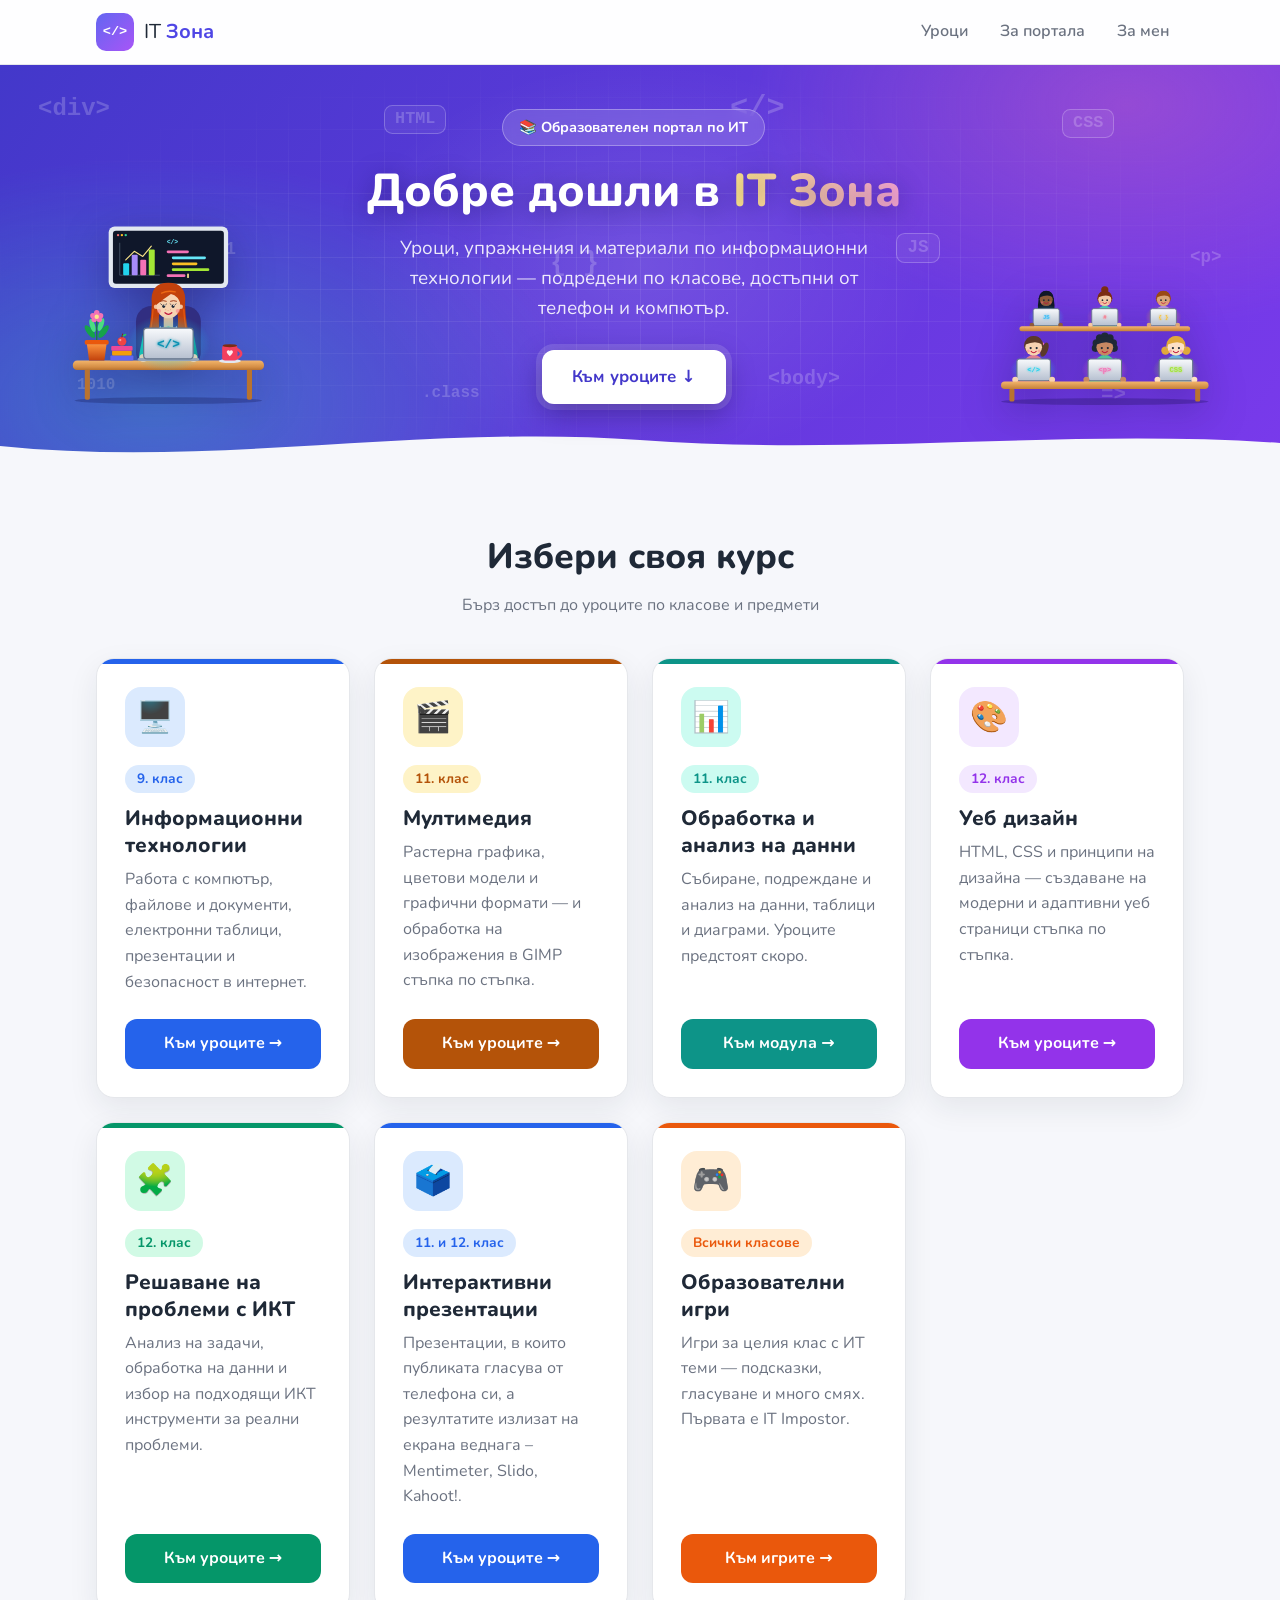
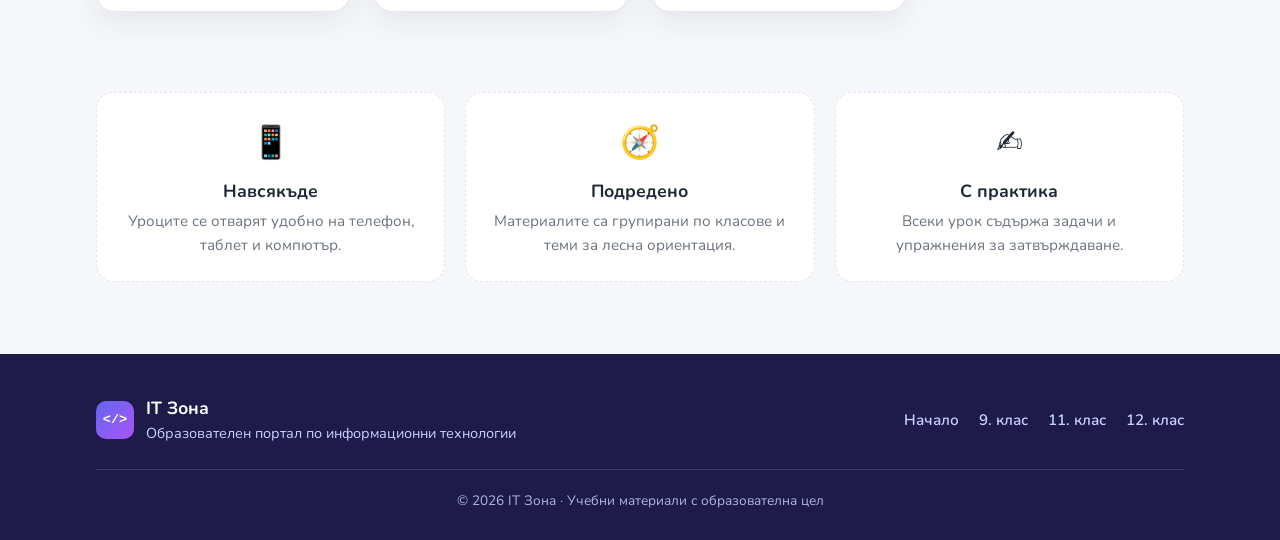
==== commit c2f9a164: "Карта „Интерактивни презентации“ (11. и 12. клас) Co-Authored-By: Claude Opus 5.5 <noreply@anthropic" ====
--- a/index.html
+++ b/index.html
@@ -267,6 +267,14 @@
             <a href="https://itzona.github.io/uroci/12-klas/ikt/" class="btn btn-card">Към уроците →</a>
           </article>
 
+          <article class="card card--blue">
+            <div class="card-icon" aria-hidden="true">🗳️</div>
+            <span class="card-tag">11. и 12. клас</span>
+            <h3>Интерактивни презентации</h3>
+            <p>Презентации, в които публиката гласува от телефона си, а резултатите излизат на екрана веднага – Mentimeter, Slido, Kahoot!.</p>
+            <a href="https://itzona.github.io/uroci/interaktivni/" class="btn btn-card">Към уроците →</a>
+          </article>
+
           <article class="card card--orange">
             <div class="card-icon" aria-hidden="true">🎮</div>
             <span class="card-tag">Всички класове</span>
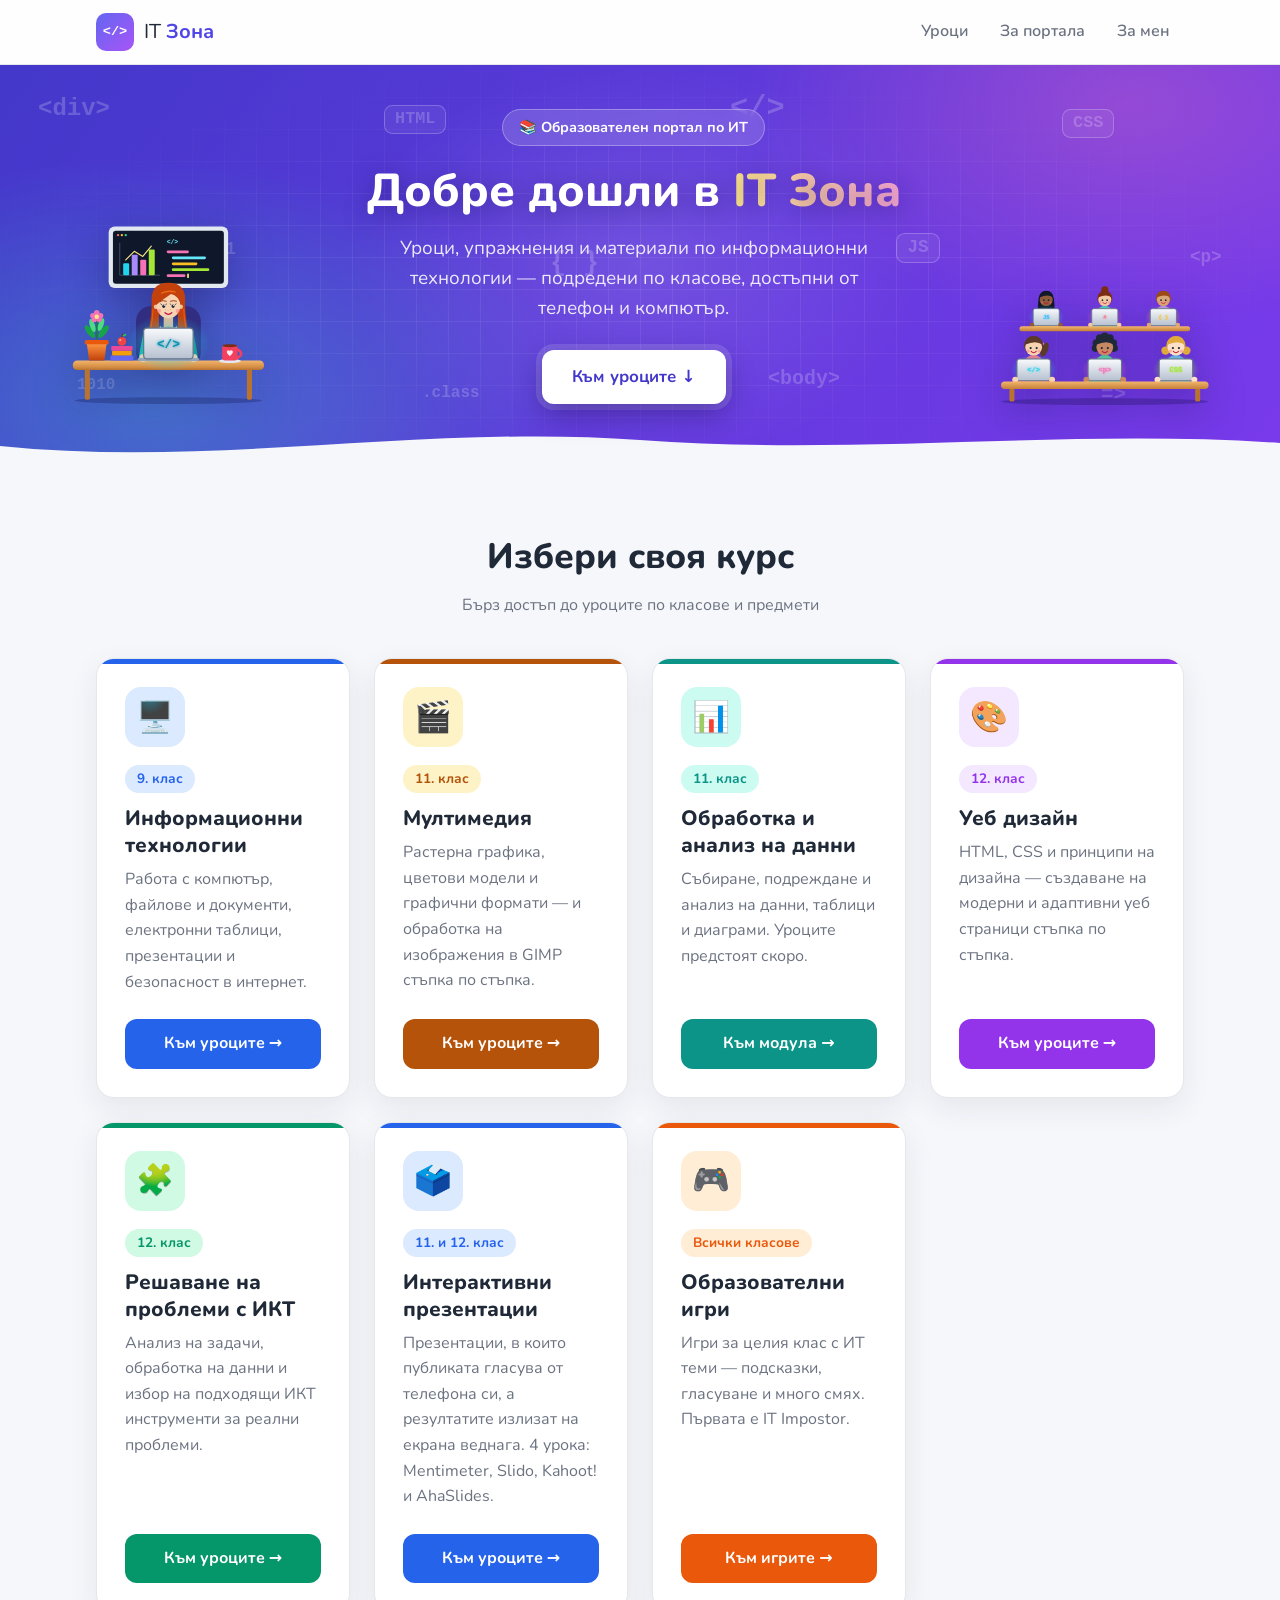
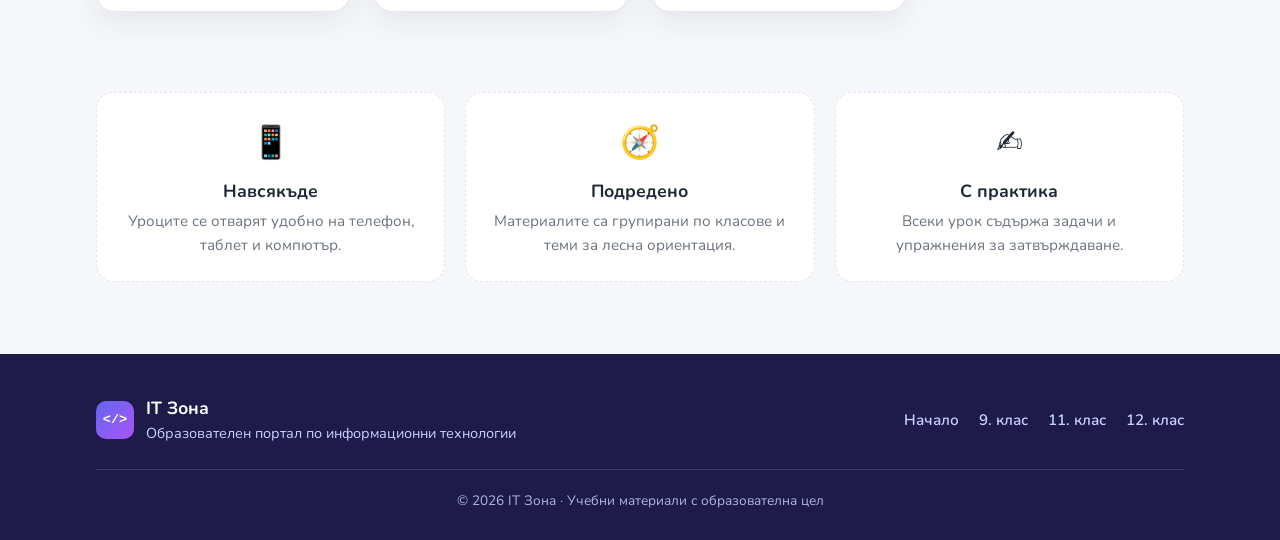
==== commit e293326d: "Карта „Интерактивни презентации“: 4 урока Co-Authored-By: Claude Opus 5.5 <noreply@anthropic.com> Cl" ====
--- a/index.html
+++ b/index.html
@@ -271,7 +271,7 @@
             <div class="card-icon" aria-hidden="true">🗳️</div>
             <span class="card-tag">11. и 12. клас</span>
             <h3>Интерактивни презентации</h3>
-            <p>Презентации, в които публиката гласува от телефона си, а резултатите излизат на екрана веднага – Mentimeter, Slido, Kahoot!.</p>
+            <p>Презентации, в които публиката гласува от телефона си, а резултатите излизат на екрана веднага. 4 урока: Mentimeter, Slido, Kahoot! и AhaSlides.</p>
             <a href="https://itzona.github.io/uroci/interaktivni/" class="btn btn-card">Към уроците →</a>
           </article>
 
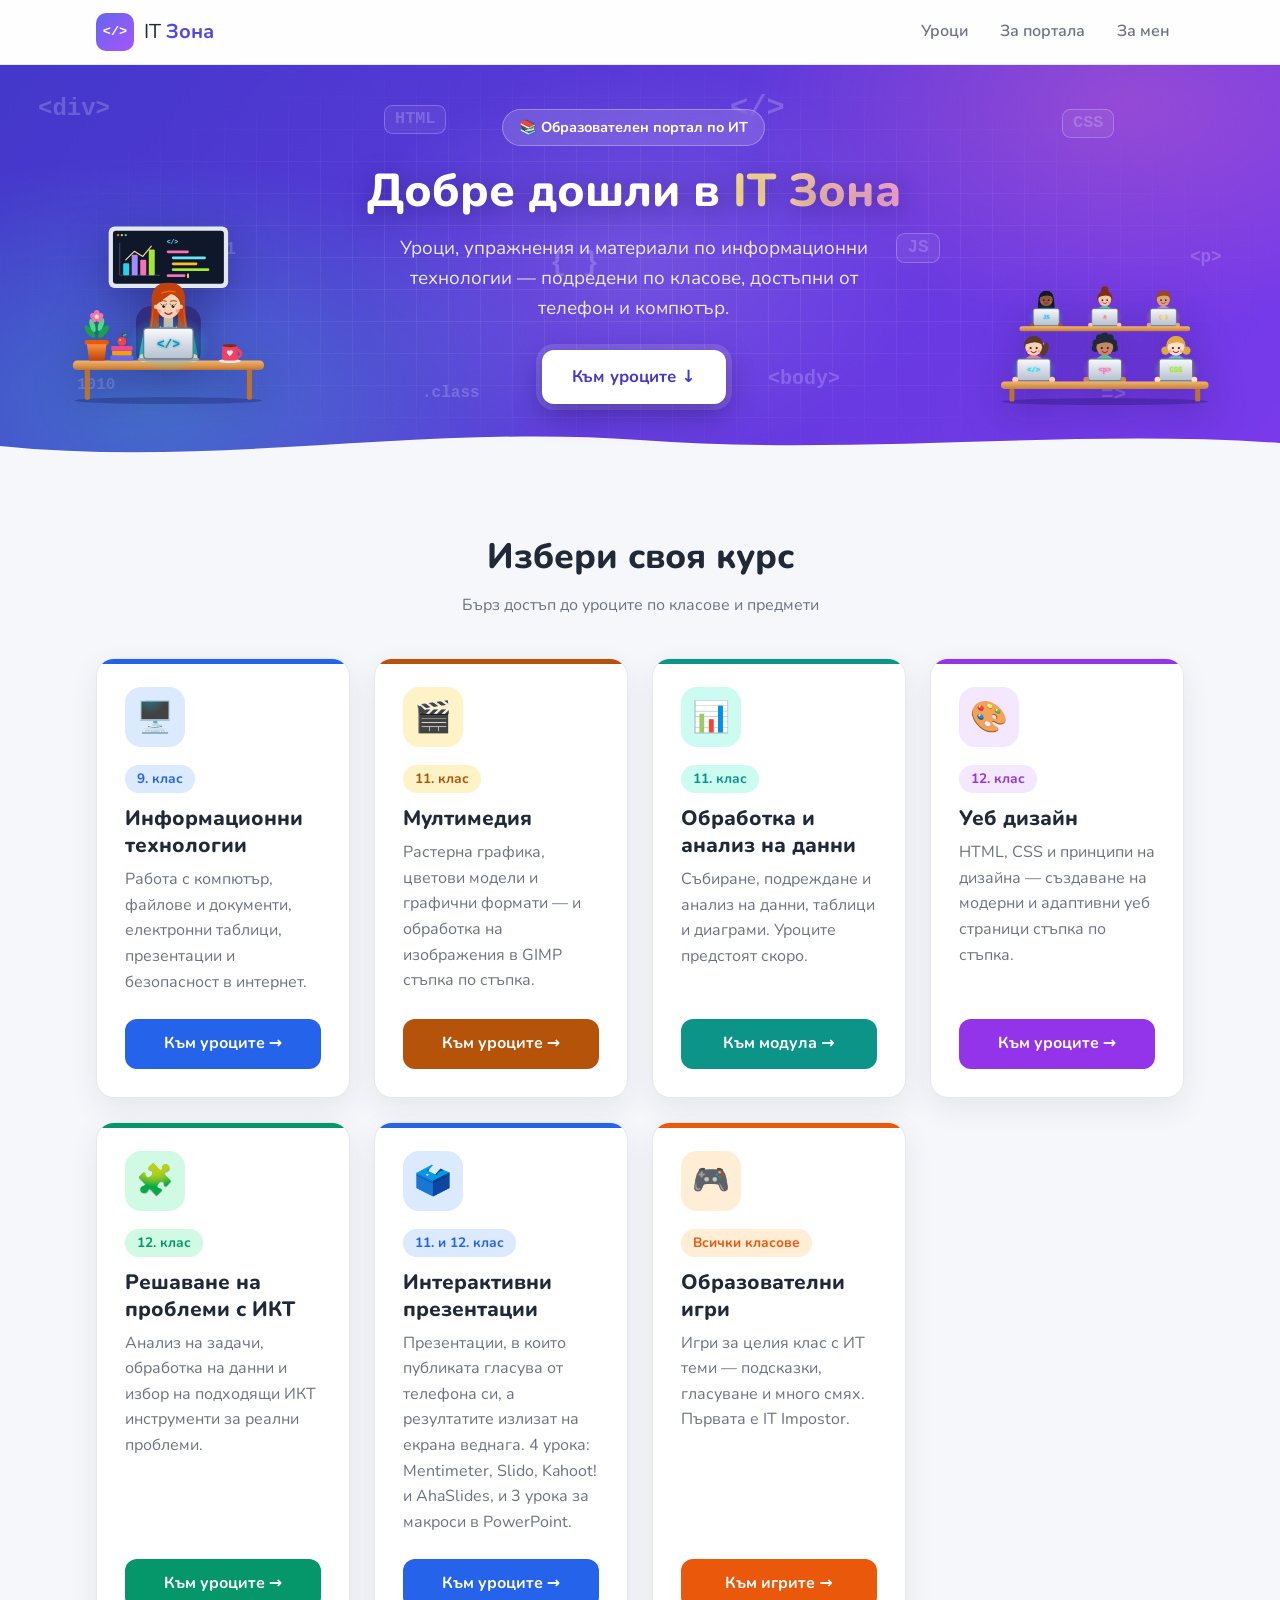
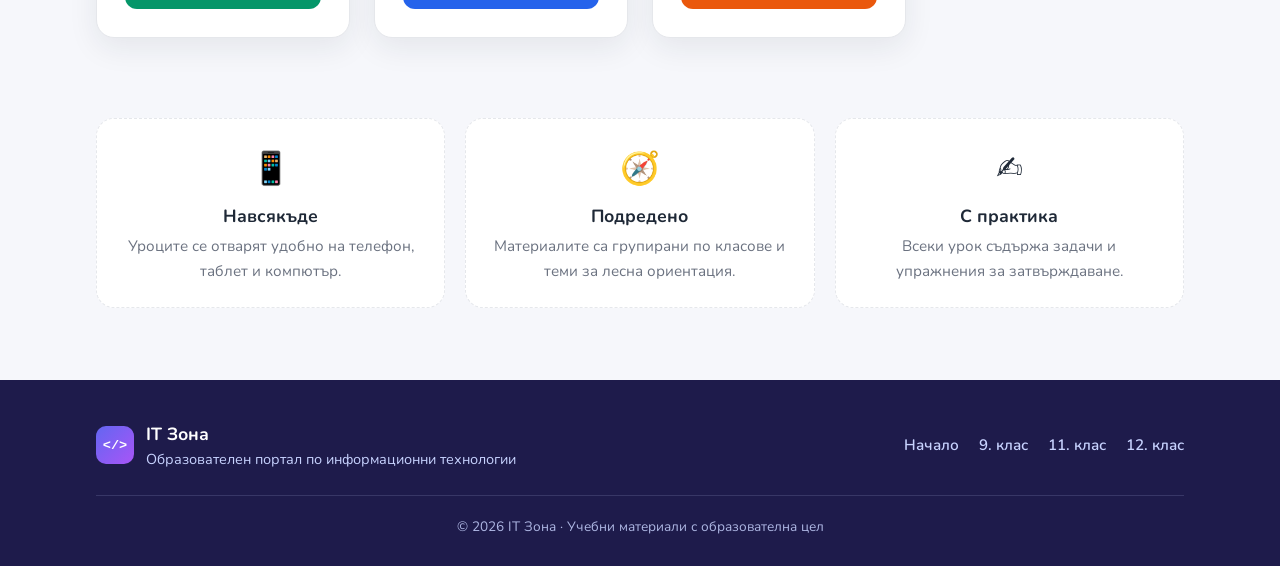
==== commit d7a1ff00: "Начална страница: споменати уроците за макроси в PowerPoint Co-Authored-By: Claude Opus 5.5 <noreply" ====
--- a/index.html
+++ b/index.html
@@ -271,7 +271,7 @@
             <div class="card-icon" aria-hidden="true">🗳️</div>
             <span class="card-tag">11. и 12. клас</span>
             <h3>Интерактивни презентации</h3>
-            <p>Презентации, в които публиката гласува от телефона си, а резултатите излизат на екрана веднага. 4 урока: Mentimeter, Slido, Kahoot! и AhaSlides.</p>
+            <p>Презентации, в които публиката гласува от телефона си, а резултатите излизат на екрана веднага. 4 урока: Mentimeter, Slido, Kahoot! и AhaSlides, и 3 урока за макроси в PowerPoint.</p>
             <a href="https://itzona.github.io/uroci/interaktivni/" class="btn btn-card">Към уроците →</a>
           </article>
 
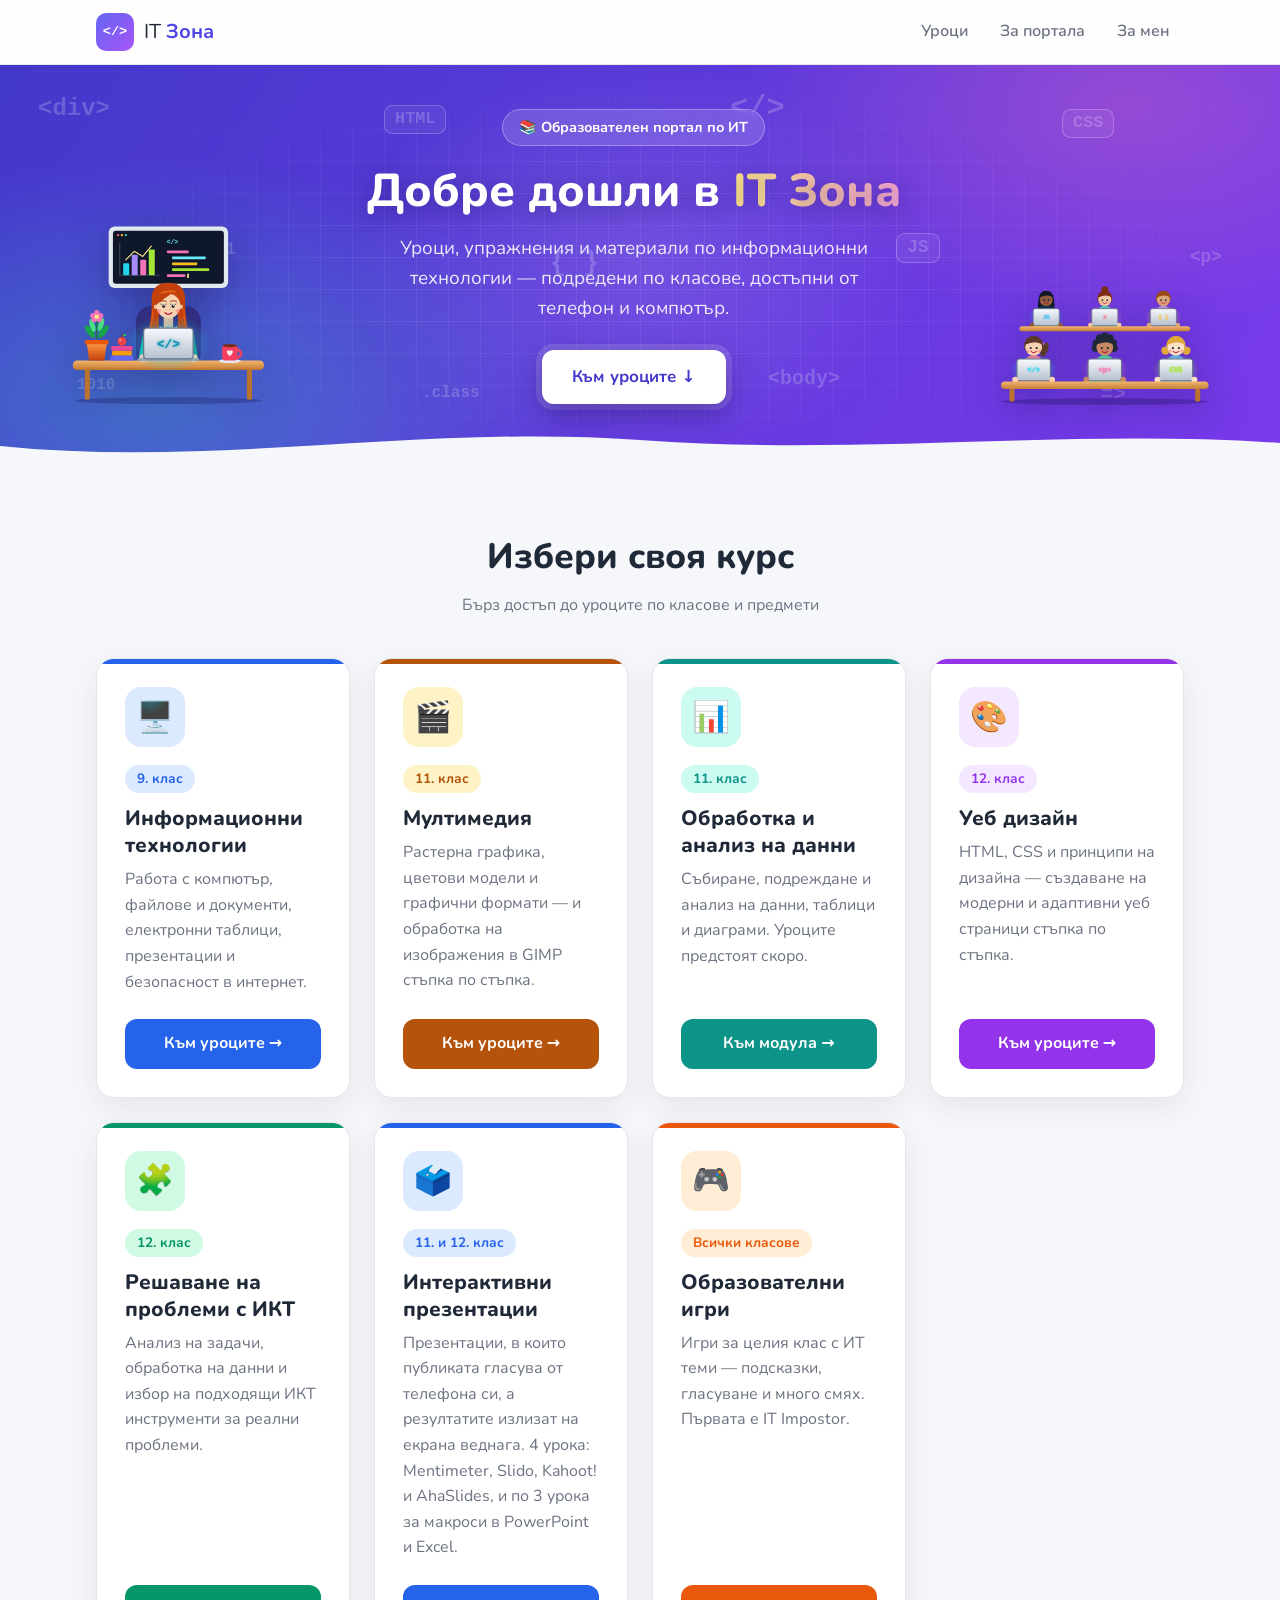
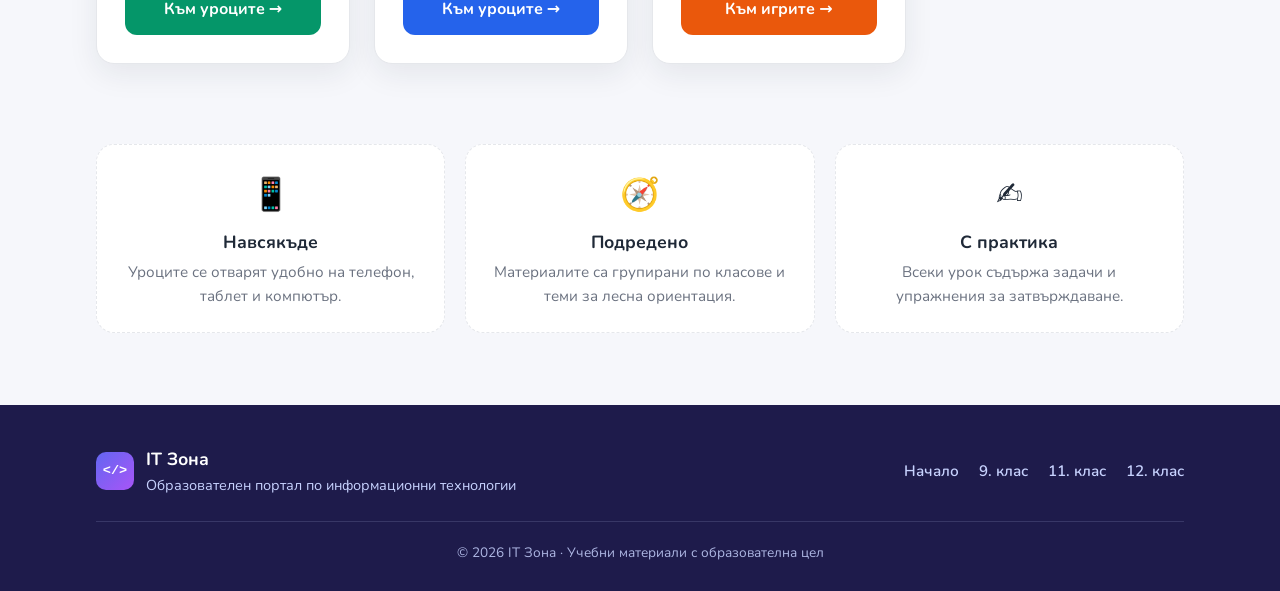
==== commit 6baf8280: "Начална страница: споменати уроците за макроси в Excel Co-Authored-By: Claude Opus 5.5 <noreply@anth" ====
--- a/index.html
+++ b/index.html
@@ -271,7 +271,7 @@
             <div class="card-icon" aria-hidden="true">🗳️</div>
             <span class="card-tag">11. и 12. клас</span>
             <h3>Интерактивни презентации</h3>
-            <p>Презентации, в които публиката гласува от телефона си, а резултатите излизат на екрана веднага. 4 урока: Mentimeter, Slido, Kahoot! и AhaSlides, и 3 урока за макроси в PowerPoint.</p>
+            <p>Презентации, в които публиката гласува от телефона си, а резултатите излизат на екрана веднага. 4 урока: Mentimeter, Slido, Kahoot! и AhaSlides, и по 3 урока за макроси в PowerPoint и Excel.</p>
             <a href="https://itzona.github.io/uroci/interaktivni/" class="btn btn-card">Към уроците →</a>
           </article>
 
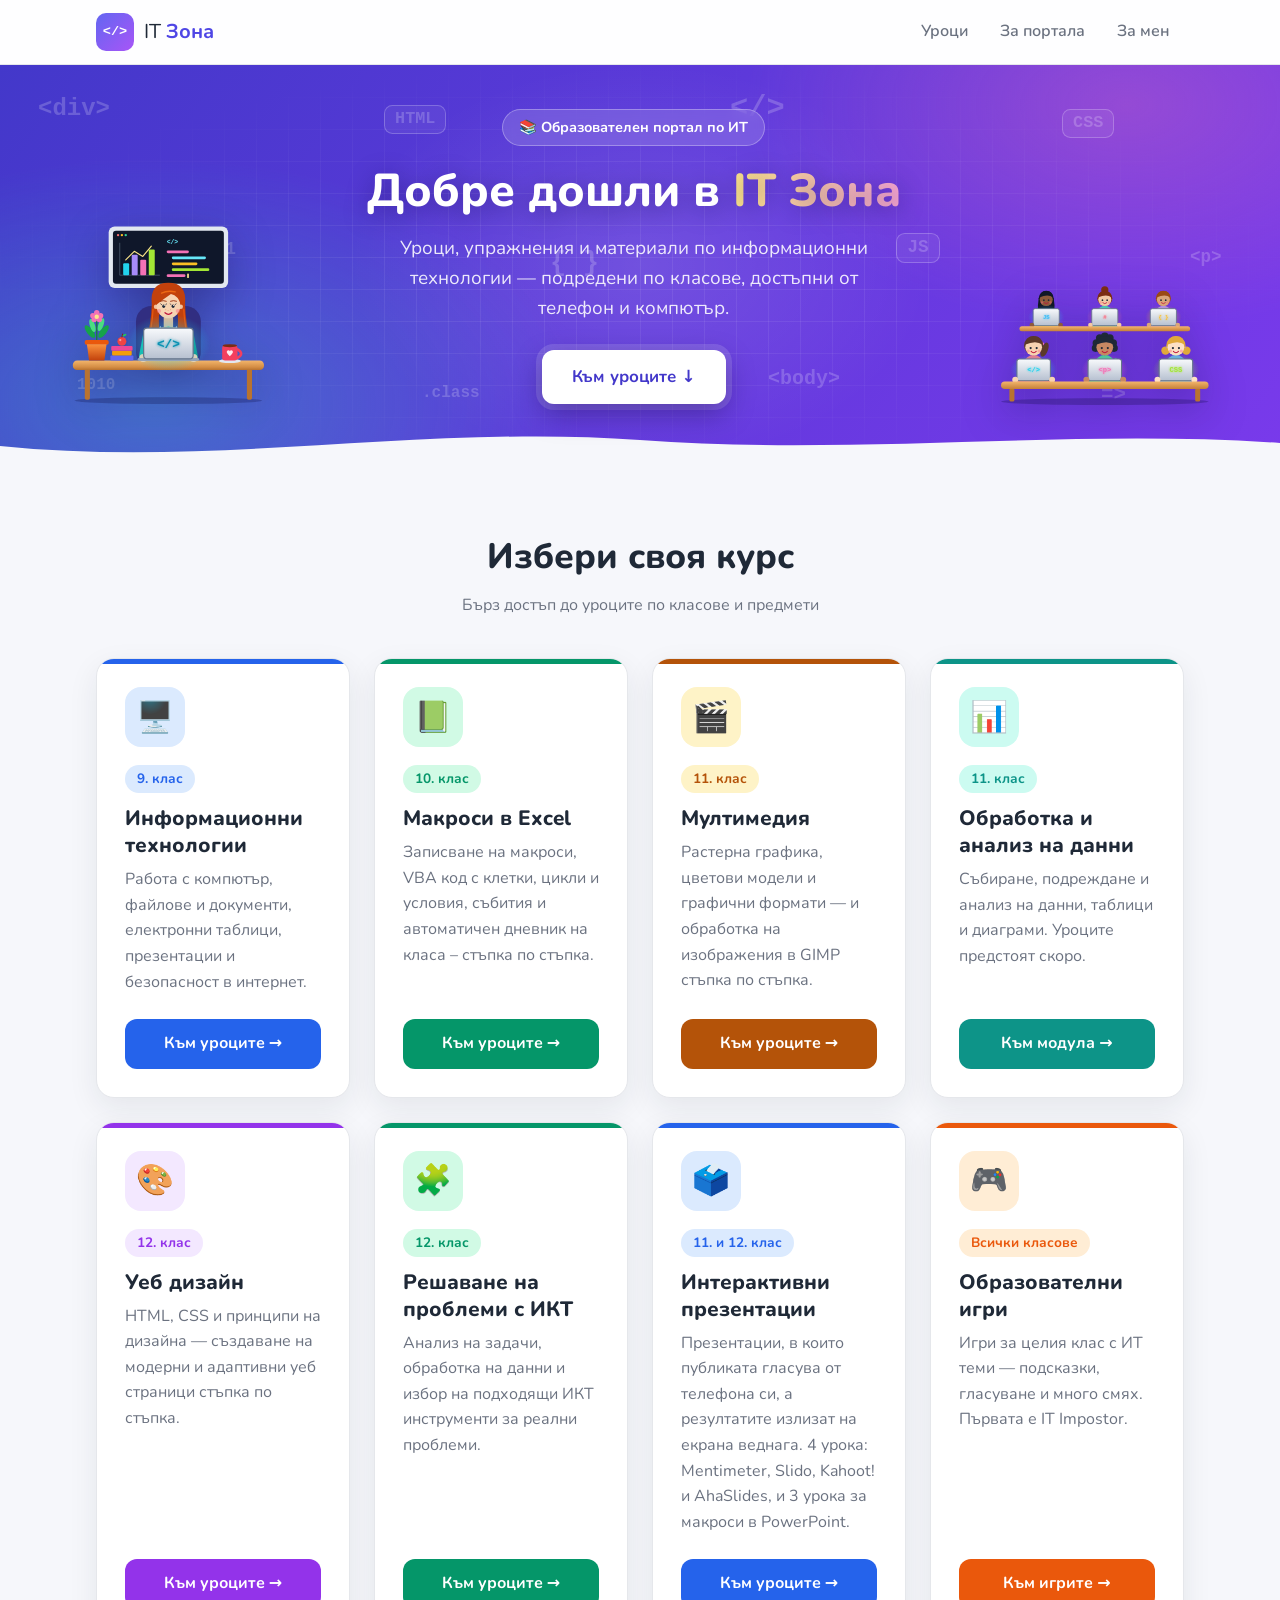
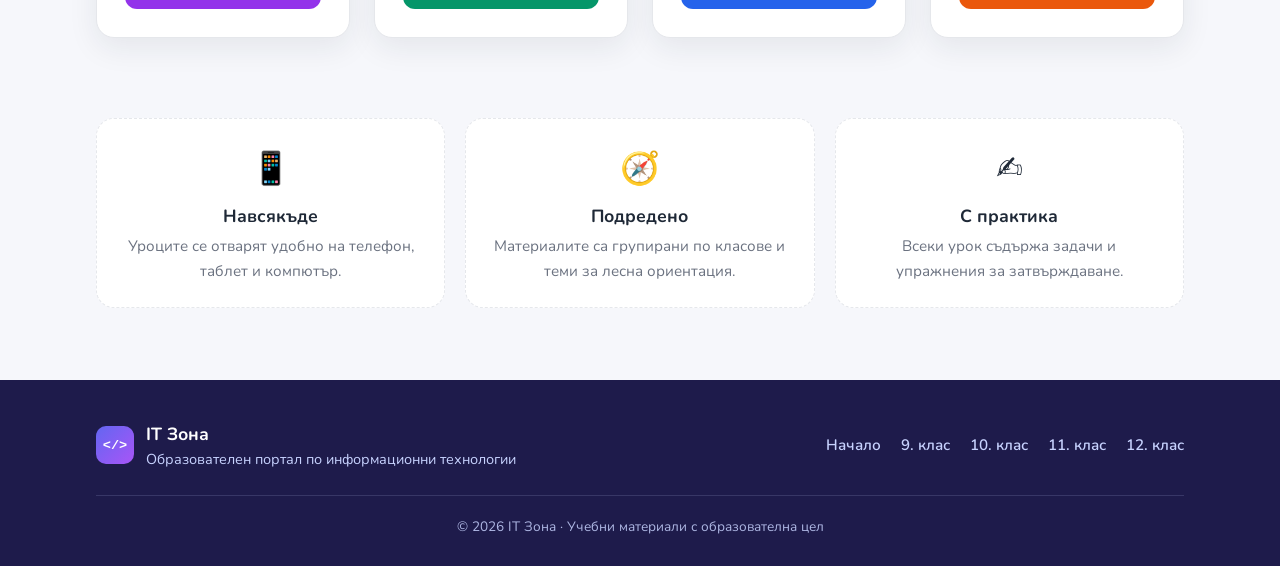
==== commit 7a137c8c: "Начална страница: нов курс за 10. клас (макроси в Excel) Co-Authored-By: Claude Opus 5.5 <noreply@an" ====
--- a/index.html
+++ b/index.html
@@ -235,6 +235,14 @@
             <a href="https://itzona.github.io/uroci/9-klas/" class="btn btn-card">Към уроците →</a>
           </article>
 
+          <article class="card card--green">
+            <div class="card-icon" aria-hidden="true">📗</div>
+            <span class="card-tag">10. клас</span>
+            <h3>Макроси в Excel</h3>
+            <p>Записване на макроси, VBA код с клетки, цикли и условия, събития и автоматичен дневник на класа – стъпка по стъпка.</p>
+            <a href="https://itzona.github.io/uroci/10-klas/excel/" class="btn btn-card">Към уроците →</a>
+          </article>
+
           <article class="card card--amber">
             <div class="card-icon" aria-hidden="true">🎬</div>
             <span class="card-tag">11. клас</span>
@@ -271,7 +279,7 @@
             <div class="card-icon" aria-hidden="true">🗳️</div>
             <span class="card-tag">11. и 12. клас</span>
             <h3>Интерактивни презентации</h3>
-            <p>Презентации, в които публиката гласува от телефона си, а резултатите излизат на екрана веднага. 4 урока: Mentimeter, Slido, Kahoot! и AhaSlides, и по 3 урока за макроси в PowerPoint и Excel.</p>
+            <p>Презентации, в които публиката гласува от телефона си, а резултатите излизат на екрана веднага. 4 урока: Mentimeter, Slido, Kahoot! и AhaSlides, и 3 урока за макроси в PowerPoint.</p>
             <a href="https://itzona.github.io/uroci/interaktivni/" class="btn btn-card">Към уроците →</a>
           </article>
 
@@ -320,6 +328,7 @@
       <nav class="footer-links" aria-label="Бързи връзки">
         <a href="https://itzona.github.io/">Начало</a>
         <a href="https://itzona.github.io/uroci/9-klas/">9. клас</a>
+        <a href="https://itzona.github.io/uroci/10-klas/">10. клас</a>
         <a href="https://itzona.github.io/uroci/11-klas/">11. клас</a>
         <a href="https://itzona.github.io/uroci/12-klas/">12. клас</a>
       </nav>
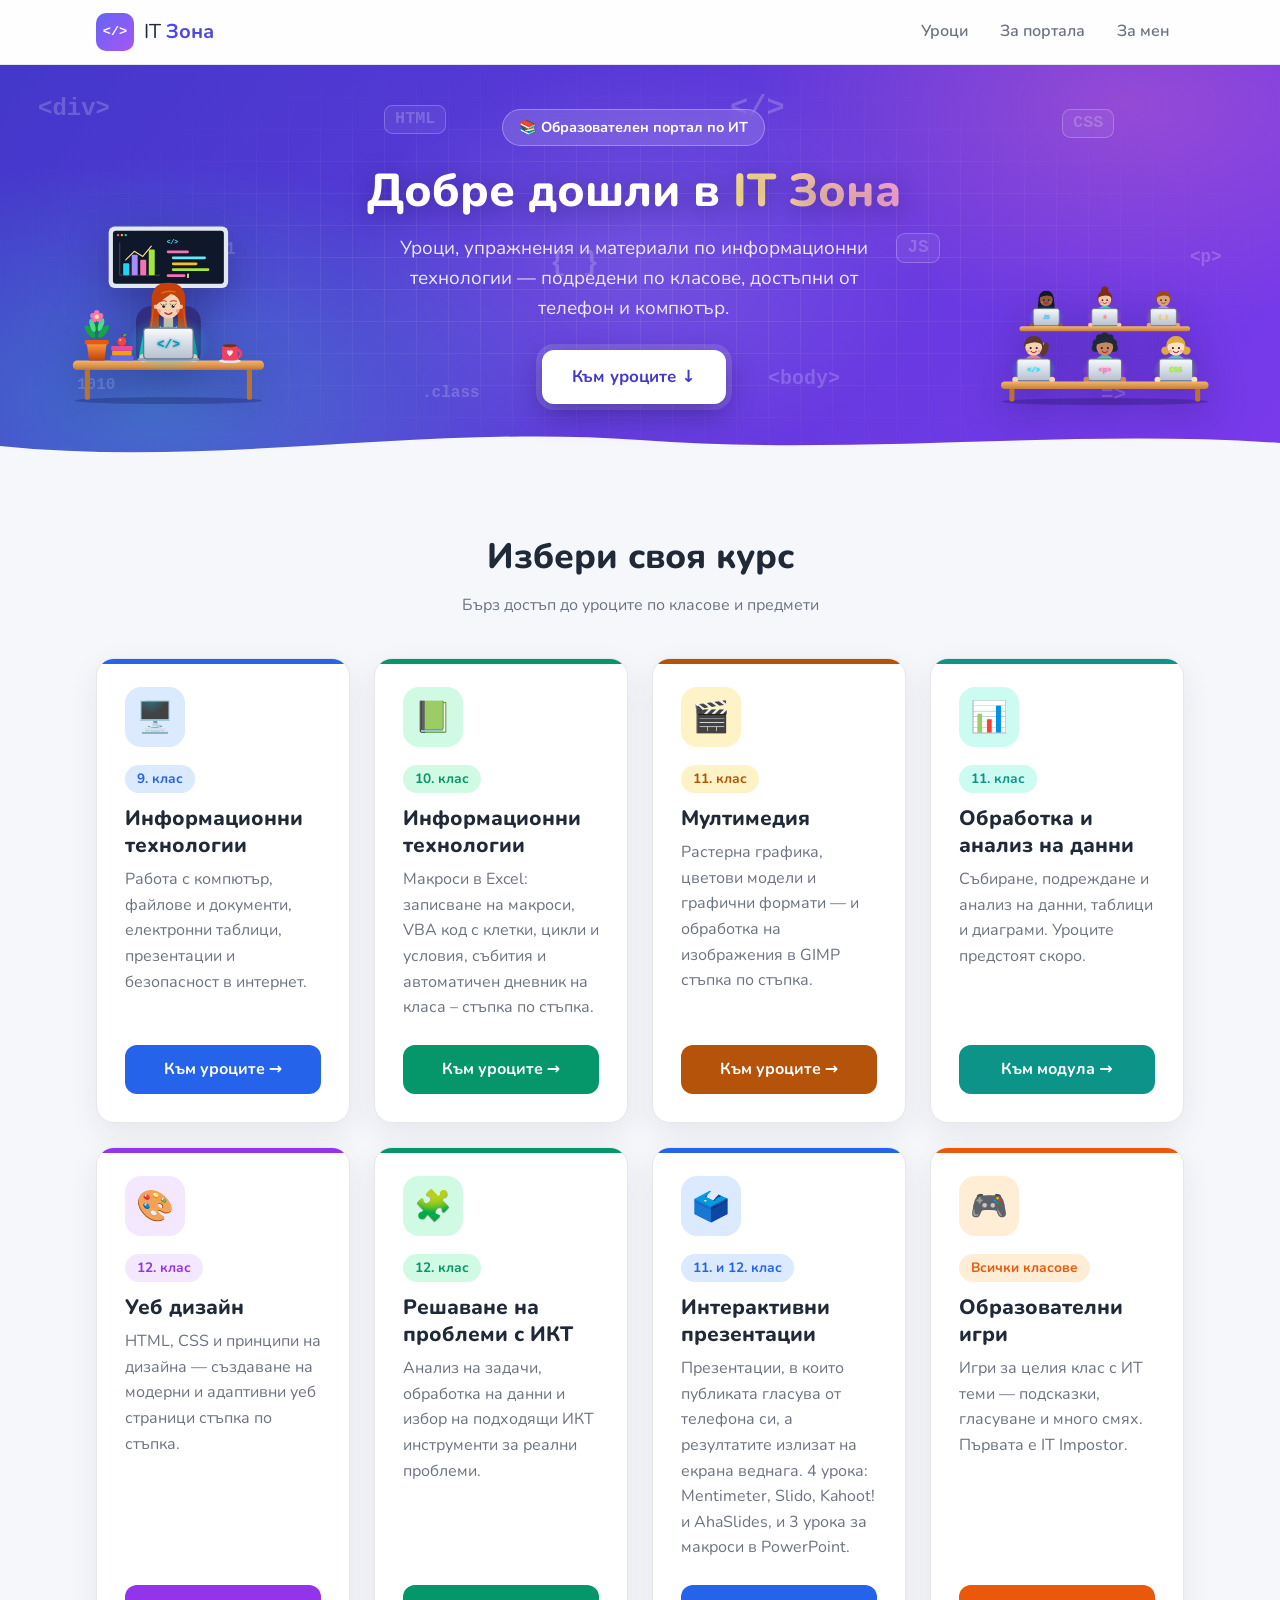
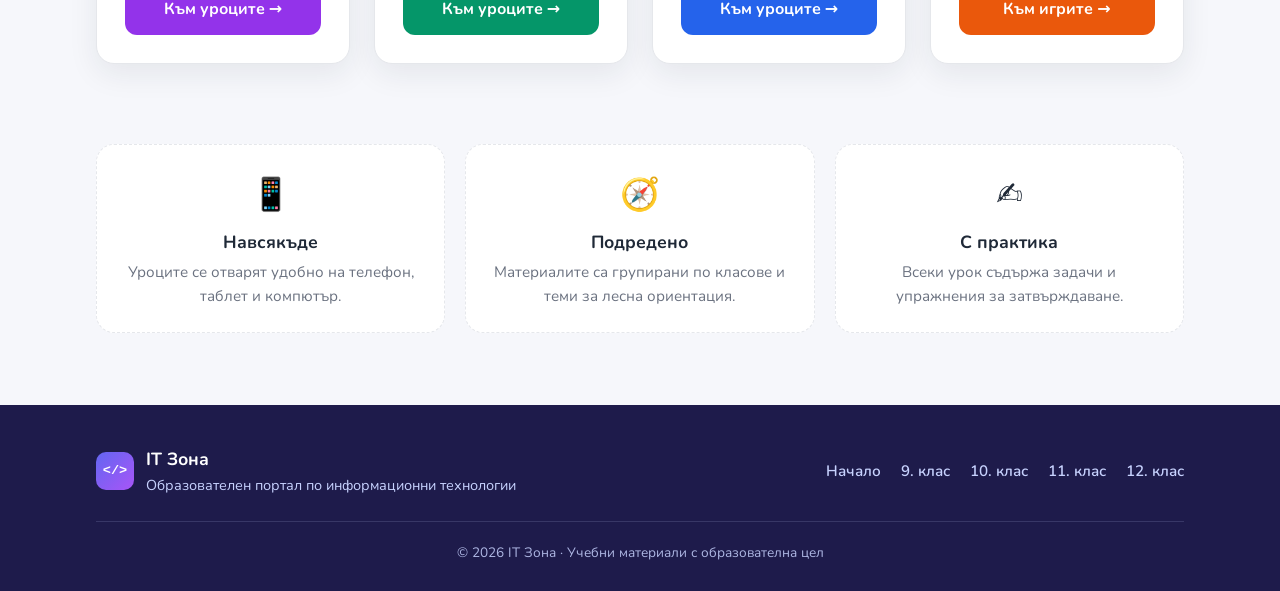
==== commit 5c6c5815: "10. клас: предметът е „Информационни технологии“ Co-Authored-By: Claude Opus 5.5 <noreply@anthropic." ====
--- a/index.html
+++ b/index.html
@@ -238,9 +238,9 @@
           <article class="card card--green">
             <div class="card-icon" aria-hidden="true">📗</div>
             <span class="card-tag">10. клас</span>
-            <h3>Макроси в Excel</h3>
-            <p>Записване на макроси, VBA код с клетки, цикли и условия, събития и автоматичен дневник на класа – стъпка по стъпка.</p>
-            <a href="https://itzona.github.io/uroci/10-klas/excel/" class="btn btn-card">Към уроците →</a>
+            <h3>Информационни технологии</h3>
+            <p>Макроси в Excel: записване на макроси, VBA код с клетки, цикли и условия, събития и автоматичен дневник на класа – стъпка по стъпка.</p>
+            <a href="https://itzona.github.io/uroci/10-klas/" class="btn btn-card">Към уроците →</a>
           </article>
 
           <article class="card card--amber">
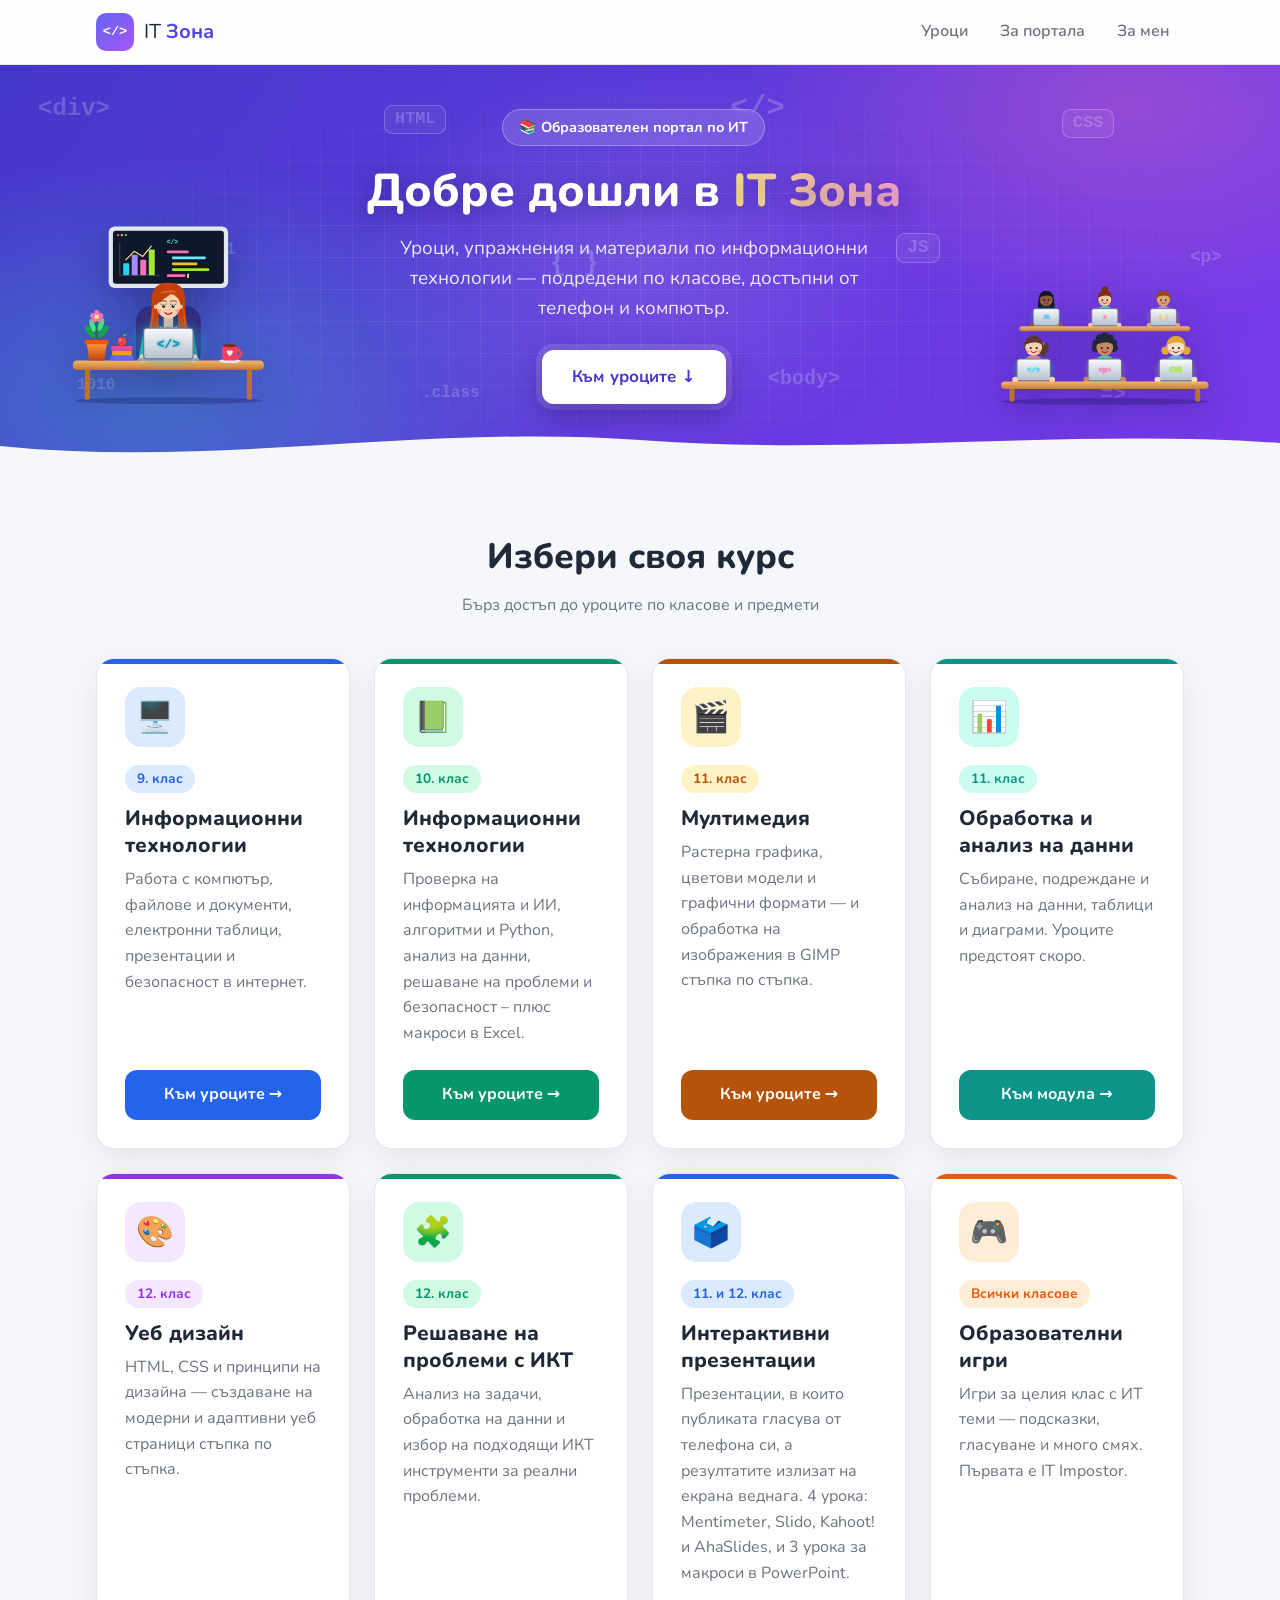
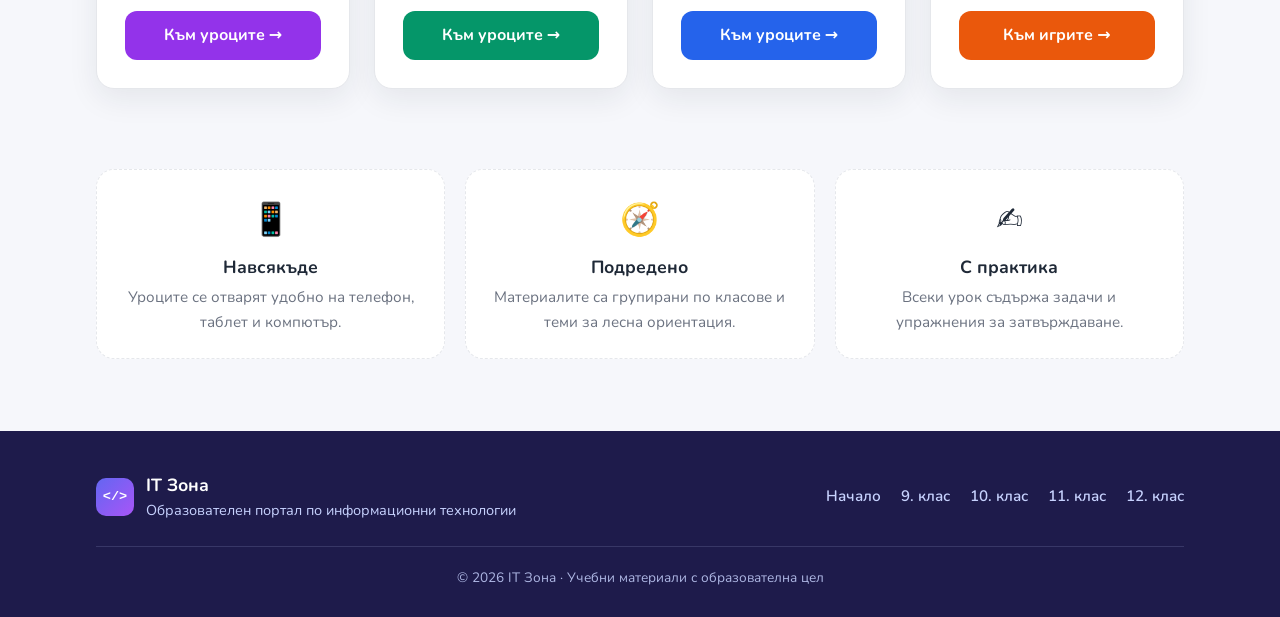
==== commit 5dcd705b: "Начална страница: описание на уроците за 10. клас Co-Authored-By: Claude Opus 5.5 <noreply@anthropic" ====
--- a/index.html
+++ b/index.html
@@ -239,7 +239,7 @@
             <div class="card-icon" aria-hidden="true">📗</div>
             <span class="card-tag">10. клас</span>
             <h3>Информационни технологии</h3>
-            <p>Макроси в Excel: записване на макроси, VBA код с клетки, цикли и условия, събития и автоматичен дневник на класа – стъпка по стъпка.</p>
+            <p>Проверка на информацията и ИИ, алгоритми и Python, анализ на данни, решаване на проблеми и безопасност – плюс макроси в Excel.</p>
             <a href="https://itzona.github.io/uroci/10-klas/" class="btn btn-card">Към уроците →</a>
           </article>
 
